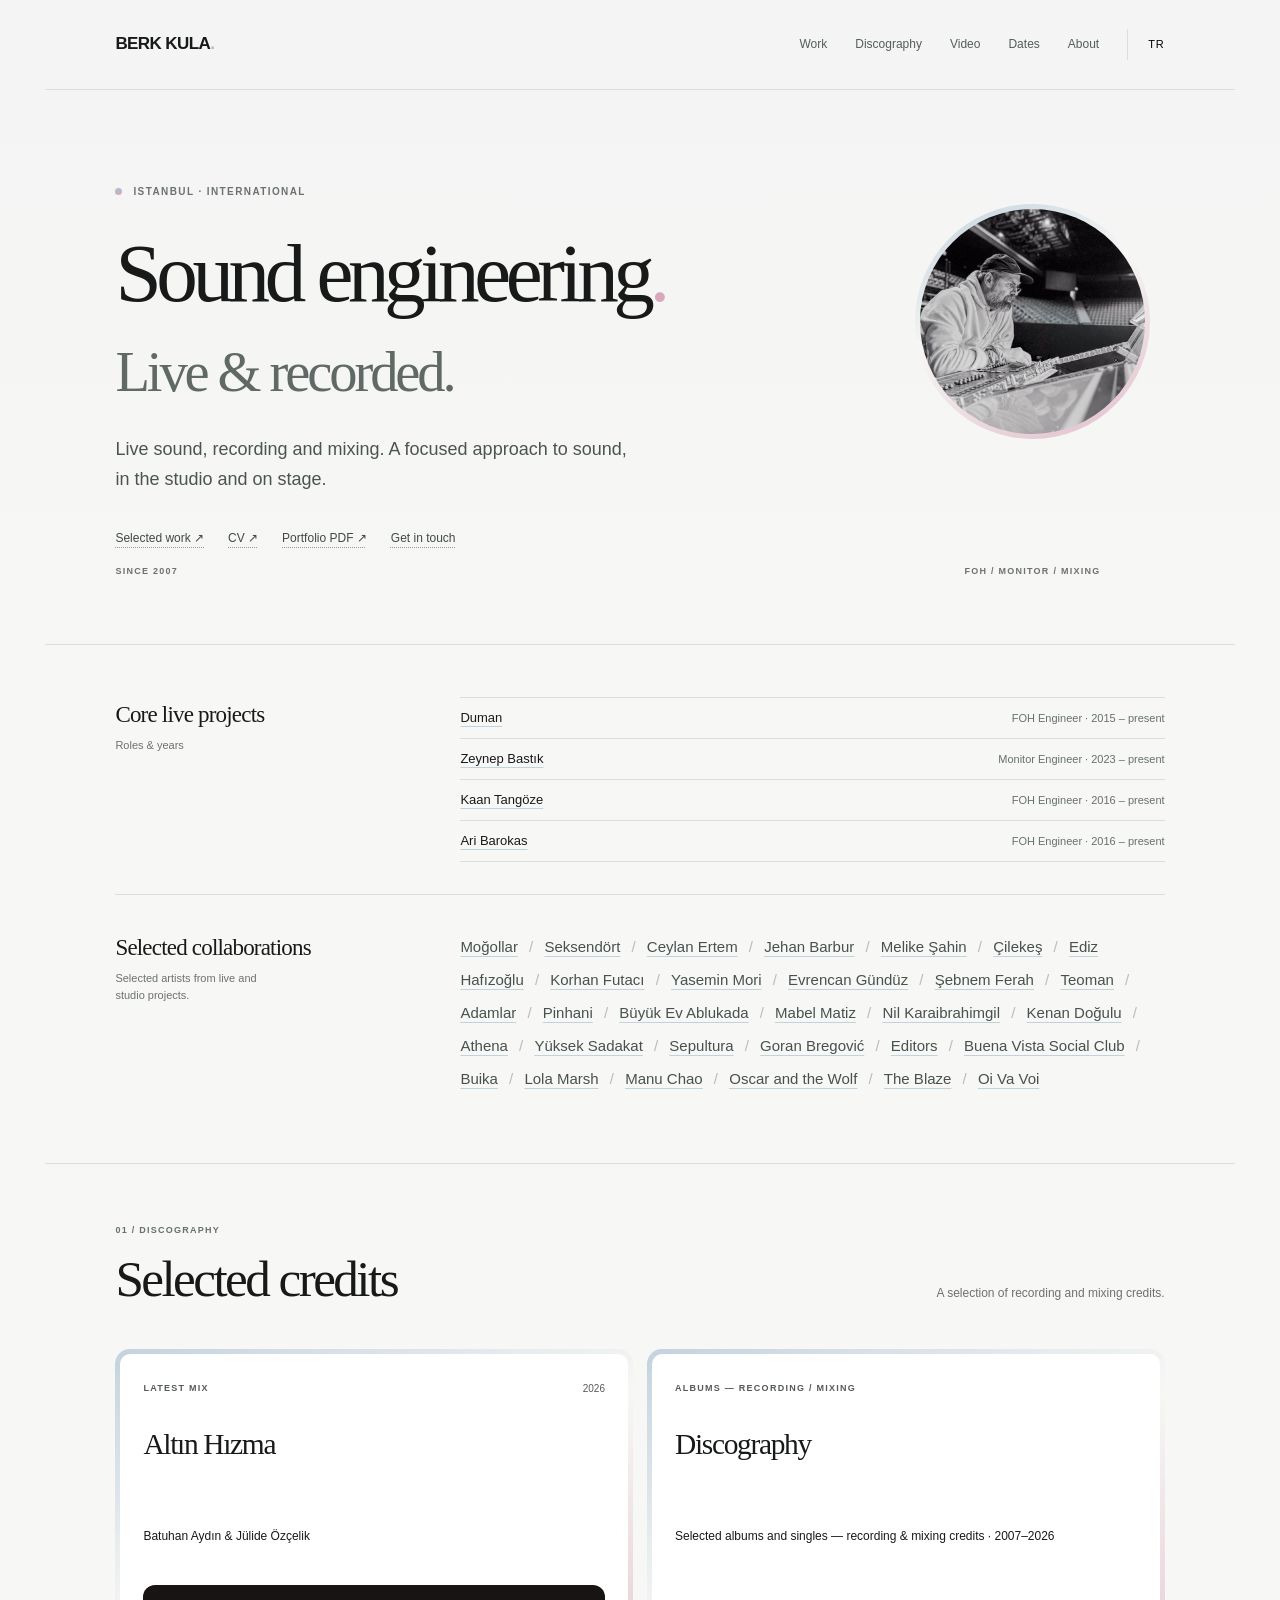
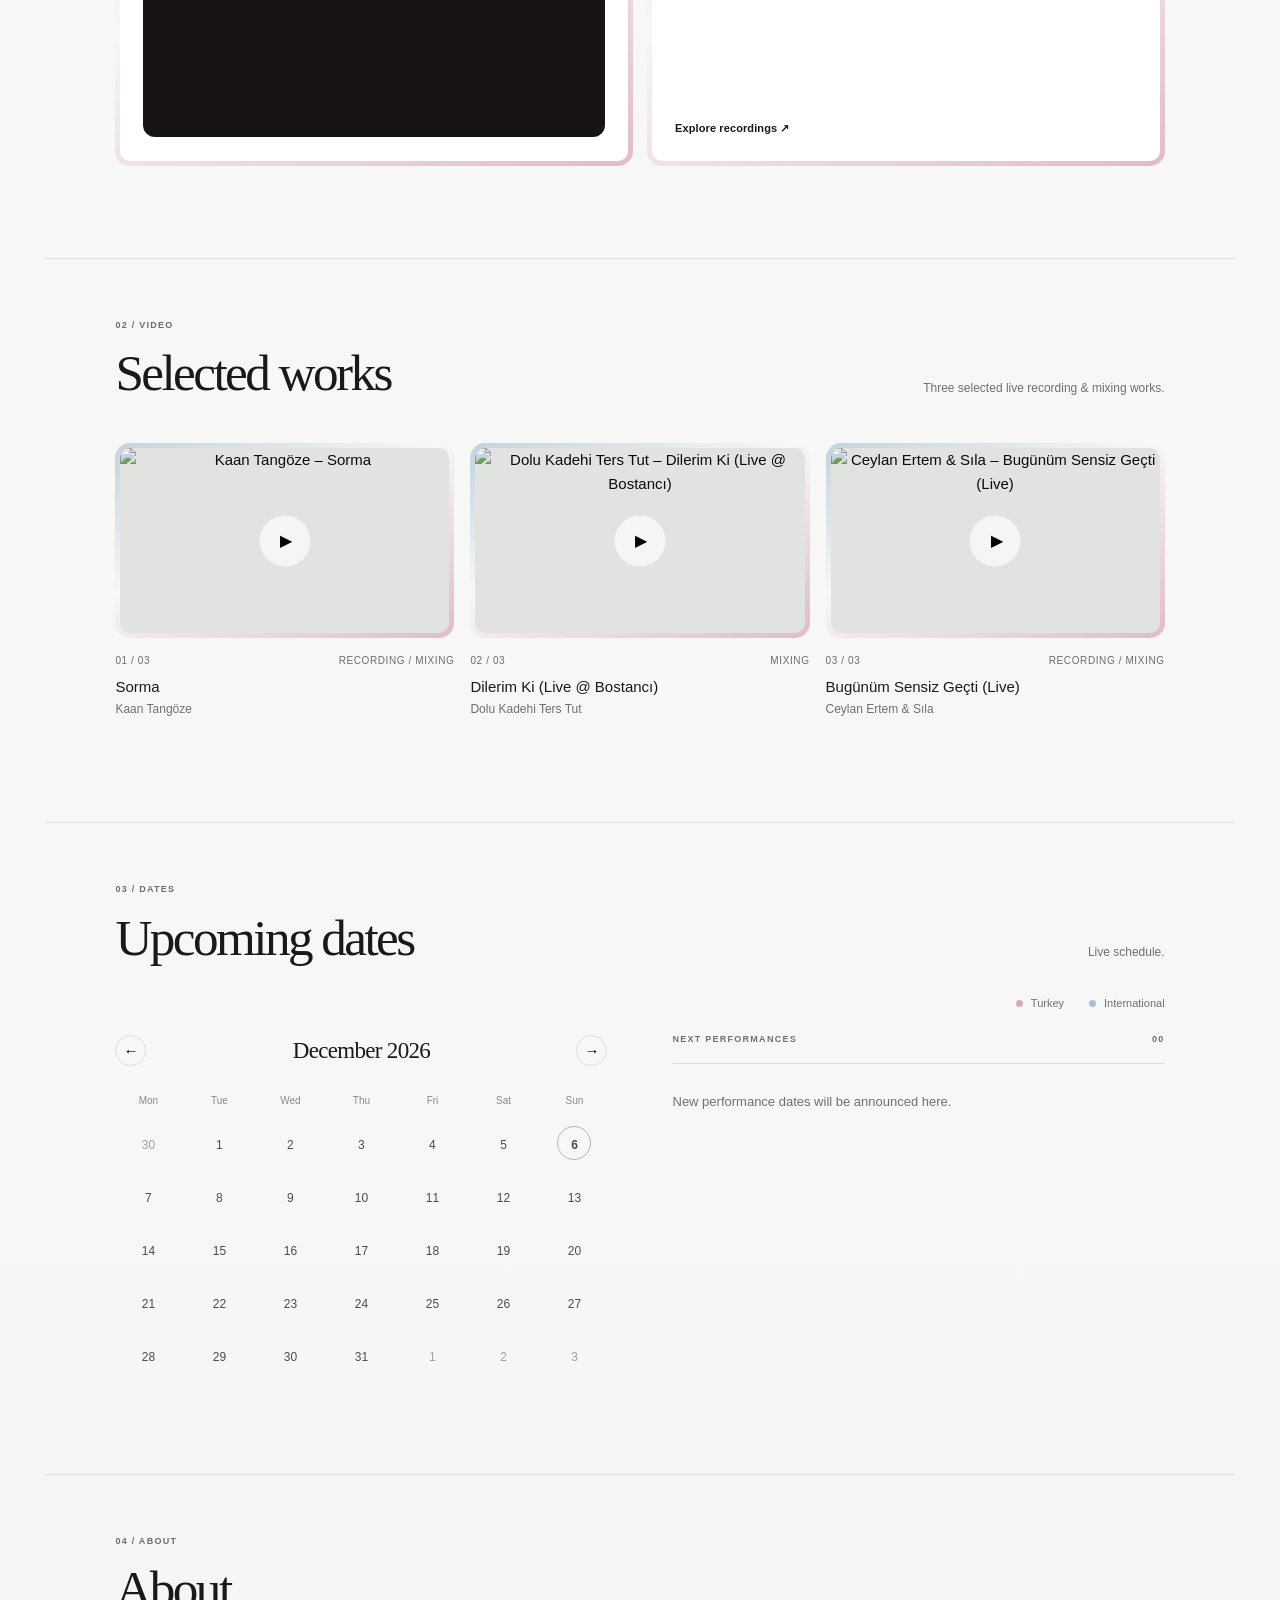
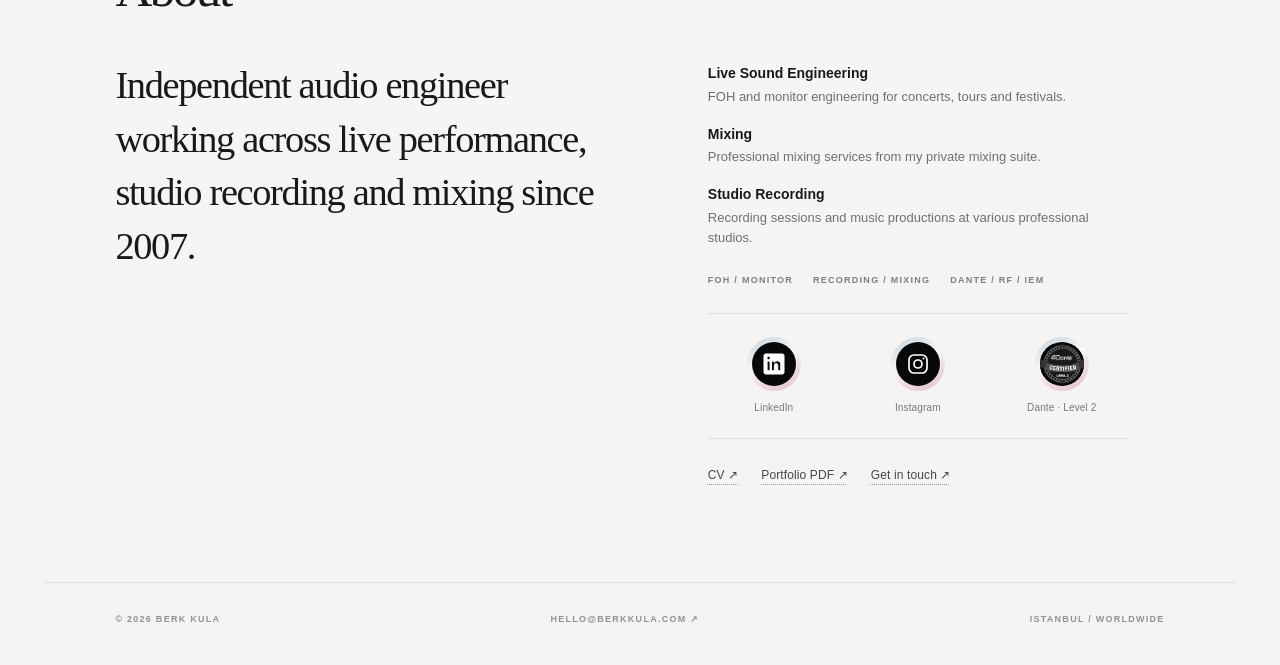
==== index.html @ 57562608 "Use approved website banner for link previews" ====
<!DOCTYPE html>
<html lang="en">
<head>
  <meta charset="UTF-8">
  <meta name="viewport" content="width=device-width, initial-scale=1">
  <meta name="theme-color" content="#f7f7f5">
  <meta name="description" content="Berk Kula is an Istanbul-based sound engineer specializing in FOH, monitor engineering, recording and mixing for concerts, tours and studio productions.">
  <meta property="og:title" content="Berk Kula | Live Sound, Recording &amp; Mixing Engineer">
  <meta property="og:description" content="Live Sound / Recording / Mixing">
  <meta property="og:type" content="website">
  <meta property="og:site_name" content="Berk Kula">
  <meta property="og:image" content="https://berkkula.com/assets/og-preview-20261013.png">
  <meta property="og:image:secure_url" content="https://berkkula.com/assets/og-preview-20261013.png">
  <meta property="og:image:type" content="image/png">
  <meta property="og:image:width" content="1200">
  <meta property="og:image:height" content="630">
  <meta property="og:image:alt" content="Berk Kula — Website. Live Sound / Recording / Mixing. berkkula.com">
  <meta name="twitter:card" content="summary_large_image">
  <meta name="twitter:image" content="https://berkkula.com/assets/og-preview-20261013.png">
  <meta property="og:url" content="https://berkkula.com/">
  <title>Berk Kula | Live Sound, Recording &amp; Mixing Engineer</title>
  <link rel="canonical" href="https://berkkula.com/">
  <script type="application/ld+json">
  {
    "@context": "https://schema.org",
    "@graph": [
      {
        "@type": "Person",
        "@id": "https://berkkula.com/#berk-kula",
        "name": "Berk Kula",
        "url": "https://berkkula.com/",
        "image": "https://berkkula.com/assets/berk-live-bw.jpg",
        "jobTitle": "Audio Engineer",
        "description": "Audio engineer specializing in live sound, FOH, monitor engineering, recording and mixing.",
        "sameAs": [
          "https://www.instagram.com/berkkula/",
          "https://www.linkedin.com/in/berk-kula-2b3764269/"
        ]
      },
      {
        "@type": "WebSite",
        "@id": "https://berkkula.com/#website",
        "url": "https://berkkula.com/",
        "name": "Berk Kula — Audio Engineer",
        "description": "Berk Kula's portfolio featuring live sound, recording and mixing credits, selected works and upcoming performances.",
        "inLanguage": [
          "en",
          "tr"
        ],
        "publisher": {
          "@id": "https://berkkula.com/#berk-kula"
        }
      }
    ]
  }
  </script>
  <link rel="icon" href="/favicon.ico?v=bk-20261011-final" sizes="any">
<link rel="icon" href="/assets/favicon.svg?v=bk-20261011-final" type="image/svg+xml">
<link rel="icon" href="/favicon-32x32.png?v=bk-20261011-final" type="image/png" sizes="32x32">
<link rel="icon" href="/favicon-16x16.png?v=bk-20261011-final" type="image/png" sizes="16x16">
<link rel="apple-touch-icon" href="/apple-touch-icon.png?v=bk-20261011-final" sizes="180x180">
  <link rel="stylesheet" href="assets/styles.css?v=20261012-home-visible-player-v46">
  <script src="assets/app.js?v=20261013-qa-schedule-v39" defer></script>
</head>
<body>
  <a class="skip" href="#main">Skip to content</a>
  <header class="header shell">
    <a class="logo" href="#top" aria-label="Berk Kula — home">BERK KULA<span class="logo-dot">.</span></a>
    <nav class="nav" aria-label="Primary navigation">
      <a href="#work" data-i18n="navWork">Work</a>
      <a href="recordings.html" data-i18n="navDiscography">Discography</a>
      <a href="#videos" data-i18n="navVideos">Video</a>
      <a href="#dates" data-i18n="navDates">Dates</a>
      <a href="#about" data-i18n="navAbout">About</a>
    </nav>
    <button type="button" id="lang-switch" class="lang-switch" aria-label="TR — Switch to Turkish">TR</button>
  </header>

  <main id="main">
    <section class="intro shell" id="top" aria-labelledby="intro-title">
      <div class="intro-layout">
        <div class="intro-copy">
          <div class="eyebrow"><span class="status-mark" aria-hidden="true"></span><span data-i18n="introLabel">ISTANBUL · INTERNATIONAL</span></div>
          <h1 id="intro-title">Sound engineering<span class="period">.</span><br><span class="hero-subline">Live &amp; recorded.</span></h1>
          <p class="lede" data-i18n="introText">Live sound, recording and mixing. A focused approach to sound, in the studio and on stage.</p>
          <div class="intro-links">
            <a href="#work" class="text-link" data-i18n="seeWork">Selected work <span aria-hidden="true">↗</span></a>
            <a href="docs/Berk%20Kula%20%20CV.pdf" download="Berk Kula CV.pdf" class="subtle-link" data-i18n="cvLink">CV</a>
            <a href="docs/Berk%20Kula%20%20Portfolio.pdf" download="Berk Kula Portfolio.pdf" class="subtle-link" data-i18n="portfolioLink">Portfolio PDF</a>
            <a href="mailto:hello@berkkula.com" class="subtle-link" data-i18n="contact">Get in touch</a>
          </div>
        </div>
        <aside class="intro-aside" aria-label="Berk Kula live sound photo">
          <figure class="portrait-figure">
            <div class="portrait-card">
              <img src="assets/berk-live-bw.jpg?v=20261010-swapped-v2" alt="Berk Kula at the mixing desk during a live sound rehearsal" width="678" height="1208" fetchpriority="high">
            </div>
          </figure>
        </aside>
        <div class="intro-foot"><span>SINCE 2007</span><span class="hero-roles">FOH / MONITOR / MIXING</span></div>
      </div>
    </section>

    <section class="section shell artist-credits" aria-label="Live projects and collaborations">
      <div class="credits">
        <div class="credits-label"><h3 aria-level="2" data-i18n="ongoingTitle">Core live projects</h3><p data-i18n="rolesLabel">Roles &amp; years</p></div>
        <!-- static:projects:start --><div class="credit-list" id="core-projects"><div class="credit-row"><strong><a class="artist-spotify" href="https://open.spotify.com/artist/6RTC1abMgBC7Krg6qJQHJh" target="_blank" rel="noopener noreferrer" title="Spotify — Duman">Duman</a></strong><span>FOH Engineer · 2015 – present</span></div><div class="credit-row"><strong><a class="artist-spotify" href="https://open.spotify.com/artist/1mpOD8ZwHnbsryIuXWq0R1" target="_blank" rel="noopener noreferrer" title="Spotify — Zeynep Bastık">Zeynep Bastık</a></strong><span>Monitor Engineer · 2023 – present</span></div><div class="credit-row"><strong><a class="artist-spotify" href="https://open.spotify.com/artist/29TtKR0RUKu66QjYwtycd9" target="_blank" rel="noopener noreferrer" title="Spotify — Kaan Tangöze">Kaan Tangöze</a></strong><span>FOH Engineer · 2016 – present</span></div><div class="credit-row"><strong><a class="artist-spotify" href="https://open.spotify.com/artist/2tk4lPBD4i3STz8VYPaF9P" target="_blank" rel="noopener noreferrer" title="Spotify — Ari Barokas">Ari Barokas</a></strong><span>FOH Engineer · 2016 – present</span></div></div><!-- static:projects:end -->
      </div>
      <div class="credits credits-lower">
        <div class="credits-label"><h3 aria-level="2" data-i18n="collabsTitle">Selected collaborations</h3><p data-i18n="collabsIntro">Selected artists from live and studio projects.</p></div>
        <!-- static:collaborations:start --><p class="name-cloud" id="collab-list"><span><a class="artist-spotify" href="https://open.spotify.com/artist/5dMPhj9s9v91MpdGNpInLy" target="_blank" rel="noopener noreferrer" title="Spotify — Moğollar">Moğollar</a></span><span><a class="artist-spotify" href="https://open.spotify.com/artist/7IgzsWd4tWIn70uh6dAq8d" target="_blank" rel="noopener noreferrer" title="Spotify — Seksendört">Seksendört</a></span><span><a class="artist-spotify" href="https://open.spotify.com/artist/2crPPfVdmrxn5yUHLQVqOI" target="_blank" rel="noopener noreferrer" title="Spotify — Ceylan Ertem">Ceylan Ertem</a></span><span><a class="artist-spotify" href="https://open.spotify.com/artist/6PNzOVat5l7NQQC4lqY2Fo" target="_blank" rel="noopener noreferrer" title="Spotify — Jehan Barbur">Jehan Barbur</a></span><span><a class="artist-spotify" href="https://open.spotify.com/artist/16GyR4WfCnIT2XST4ZLl2B" target="_blank" rel="noopener noreferrer" title="Spotify — Melike Şahin">Melike Şahin</a></span><span><a class="artist-spotify" href="https://open.spotify.com/artist/3iLM9tkogCRKgRYYbt8tvN" target="_blank" rel="noopener noreferrer" title="Spotify — Çilekeş">Çilekeş</a></span><span><a class="artist-spotify" href="https://open.spotify.com/artist/3182zWlqIzDv2egT3l09W3" target="_blank" rel="noopener noreferrer" title="Spotify — Ediz Hafızoğlu">Ediz Hafızoğlu</a></span><span><a class="artist-spotify" href="https://open.spotify.com/artist/2tBgIQOSxuDL1GCB6Q7r6t" target="_blank" rel="noopener noreferrer" title="Spotify — Korhan Futacı">Korhan Futacı</a></span><span><a class="artist-spotify" href="https://open.spotify.com/artist/1PaWbLip9XRxkmxmkzee1p" target="_blank" rel="noopener noreferrer" title="Spotify — Yasemin Mori">Yasemin Mori</a></span><span><a class="artist-spotify" href="https://open.spotify.com/artist/6rxgxAlUPT4sDElRZeVec6" target="_blank" rel="noopener noreferrer" title="Spotify — Evrencan Gündüz">Evrencan Gündüz</a></span><span><a class="artist-spotify" href="https://open.spotify.com/artist/74xBVPWYoSf5pvo5IkePRO" target="_blank" rel="noopener noreferrer" title="Spotify — Şebnem Ferah">Şebnem Ferah</a></span><span><a class="artist-spotify" href="https://open.spotify.com/artist/40KlwpvpKEQtZTJgbml8lT" target="_blank" rel="noopener noreferrer" title="Spotify — Teoman">Teoman</a></span><span><a class="artist-spotify" href="https://open.spotify.com/artist/1g4J8P1JWwanNyyXckRX5W" target="_blank" rel="noopener noreferrer" title="Spotify — Adamlar">Adamlar</a></span><span><a class="artist-spotify" href="https://open.spotify.com/artist/4Bdqzh78prwuqwInMb555P" target="_blank" rel="noopener noreferrer" title="Spotify — Pinhani">Pinhani</a></span><span><a class="artist-spotify" href="https://open.spotify.com/artist/7pUjWNH0hKYpRzWDdNLzAi" target="_blank" rel="noopener noreferrer" title="Spotify — Büyük Ev Ablukada">Büyük Ev Ablukada</a></span><span><a class="artist-spotify" href="https://open.spotify.com/artist/1dpqJqIuNqideTvmxBsSku" target="_blank" rel="noopener noreferrer" title="Spotify — Mabel Matiz">Mabel Matiz</a></span><span><a class="artist-spotify" href="https://open.spotify.com/artist/1PpRPZXSS5ka7m5NW2TO7q" target="_blank" rel="noopener noreferrer" title="Spotify — Nil Karaibrahimgil">Nil Karaibrahimgil</a></span><span><a class="artist-spotify" href="https://open.spotify.com/artist/2RQ8NtUmg5y6tfbvCwX8jI" target="_blank" rel="noopener noreferrer" title="Spotify — Kenan Doğulu">Kenan Doğulu</a></span><span><a class="artist-spotify" href="https://open.spotify.com/artist/1Hy8tdpH9ygqoohumHZqVl" target="_blank" rel="noopener noreferrer" title="Spotify — Athena">Athena</a></span><span><a class="artist-spotify" href="https://open.spotify.com/artist/3SrFQDUN5DXQDZc3kygriW" target="_blank" rel="noopener noreferrer" title="Spotify — Yüksek Sadakat">Yüksek Sadakat</a></span><span><a class="artist-spotify" href="https://open.spotify.com/artist/6JW8wliOEwaDZ231ZY7cf4" target="_blank" rel="noopener noreferrer" title="Spotify — Sepultura">Sepultura</a></span><span><a class="artist-spotify" href="https://open.spotify.com/artist/491v9k5NTGBGanwqPNSkuS" target="_blank" rel="noopener noreferrer" title="Spotify — Goran Bregović">Goran Bregović</a></span><span><a class="artist-spotify" href="https://open.spotify.com/artist/6e9wIFWhBPHLE9bXK8gtBI" target="_blank" rel="noopener noreferrer" title="Spotify — Editors">Editors</a></span><span><a class="artist-spotify" href="https://open.spotify.com/artist/11kBu957KTYoAltZHDm8gW" target="_blank" rel="noopener noreferrer" title="Spotify — Buena Vista Social Club">Buena Vista Social Club</a></span><span><a class="artist-spotify" href="https://open.spotify.com/artist/1gbXoccc8bjK8eUh92mILy" target="_blank" rel="noopener noreferrer" title="Spotify — Buika">Buika</a></span><span><a class="artist-spotify" href="https://open.spotify.com/artist/56UIK6wmbbxuQ6VA20vrWD" target="_blank" rel="noopener noreferrer" title="Spotify — Lola Marsh">Lola Marsh</a></span><span><a class="artist-spotify" href="https://open.spotify.com/artist/6wH6iStAh4KIaWfuhf0NYM" target="_blank" rel="noopener noreferrer" title="Spotify — Manu Chao">Manu Chao</a></span><span><a class="artist-spotify" href="https://open.spotify.com/artist/0dLWSYE7my9AbpQYNJ0ABV" target="_blank" rel="noopener noreferrer" title="Spotify — Oscar and the Wolf">Oscar and the Wolf</a></span><span><a class="artist-spotify" href="https://open.spotify.com/artist/1Dt1UKLtrJIW1xxRBejjos" target="_blank" rel="noopener noreferrer" title="Spotify — The Blaze">The Blaze</a></span><span><a class="artist-spotify" href="https://open.spotify.com/artist/1AzrlUnOS6dhH0iMV86ctS" target="_blank" rel="noopener noreferrer" title="Spotify — Oi Va Voi">Oi Va Voi</a></span></p><!-- static:collaborations:end -->
      </div>
    </section>

    <section class="section shell" id="work" aria-labelledby="work-title">
      <div class="section-head">
        <div><span class="index">01 / DISCOGRAPHY</span><h2 id="work-title" data-i18n="selectedWork">Selected credits</h2></div>
        <p class="section-description" data-i18n="selectedIntro">A selection of recording and mixing credits.</p>
      </div>
      <div class="featured-grid">
        <article class="featured-feature">
          <div class="feature-topline"><span class="tiny-label" data-i18n="latestMix">LATEST MIX</span><span id="latest-mix-date" class="feature-date"></span></div>
          <h3 id="latest-mix-title">Altın Hızma</h3>
          <p id="latest-mix-artist">Batuhan Aydın &amp; Jülide Özçelik</p>
          <div class="latest-mix-player">
            <iframe id="latest-mix-frame" class="latest-mix-frame" src="https://open.spotify.com/embed/track/6IXet4bhMDqmcWUEo53ABP?utm_source=generator&amp;theme=0" title="Spotify — Batuhan Aydın &amp; Jülide Özçelik — Altın Hızma" width="100%" height="152" loading="lazy" allow="autoplay; clipboard-write; encrypted-media; fullscreen; picture-in-picture" allowfullscreen></iframe>
          </div>
        </article>
        <article class="featured-secondary tint-blue">
          <div class="feature-topline"><span class="tiny-label" data-i18n="albumCredit">ALBUMS — RECORDING / MIXING</span></div>
          <h3 data-i18n="discographyCardTitle">Discography</h3>
          <p data-i18n="discographyCardBody">Selected albums and singles — recording &amp; mixing credits · 2007–2026</p>
          <a href="recordings.html" class="arrow-link" data-i18n="albumLink">Explore recordings ↗</a>
        </article>
      </div>
    </section>

    <section class="section shell" id="videos" aria-labelledby="videos-title">
      <div class="section-head">
        <div><span class="index">02 / VIDEO</span><h2 id="videos-title" data-i18n="videosTitle">Selected works</h2></div>
        <p class="section-description" data-i18n="videosIntro">Three selected live recording &amp; mixing works. Videos open on YouTube.</p>
      </div>
      <div id="video-grid" class="video-grid"></div>
    </section>

    <section class="section shell" id="dates" aria-labelledby="dates-title">
      <div class="section-head">
        <div><span class="index">03 / DATES</span><h2 id="dates-title" data-i18n="datesTitle">Upcoming dates</h2></div>
        <p class="section-description" data-i18n="datesIntro">Live schedule.</p>
      </div>
      <div class="calendar-legend"><span><i class="key-dot key-tr"></i><span data-i18n="turkey">Turkey</span></span><span><i class="key-dot key-int"></i><span data-i18n="international">International</span></span></div>
      <div class="calendar-layout">
        <div class="calendar" aria-label="Concert calendar"><div class="calendar-top"><button type="button" id="month-prev" aria-label="Previous month">←</button><h3 id="calendar-month" aria-live="polite"></h3><button type="button" id="month-next" aria-label="Next month">→</button></div><div class="weekdays" id="weekdays"></div><div class="calendar-days" id="calendar-days"></div></div>
        <div class="dates-list"><div class="dates-list-title"><span data-i18n="scheduledShows">NEXT PERFORMANCES</span><span id="shows-count">00</span></div><div id="upcoming-shows" aria-live="polite"></div></div>
      </div>
    </section>

    <section class="section shell about" id="about" aria-labelledby="about-title">
      <div class="section-head"><div><span class="index">04 / ABOUT</span><h2 id="about-title" data-i18n="aboutTitle">About</h2></div></div>
      <div class="about-grid">
        <div class="about-intro">
          <p class="about-lead" data-i18n="aboutLead">Independent audio engineer working across live performance, studio recording and mixing since 2007.</p>
        </div>
        <div class="about-details">
          <div class="about-services">
            <p><strong data-i18n="aboutLiveTitle">Live Sound Engineering</strong><span data-i18n="aboutLiveText">FOH and monitor engineering for concerts, tours and festivals.</span></p>
            <p><strong data-i18n="aboutMixTitle">Mixing</strong><span data-i18n="aboutMixText">Professional mixing services from my private mixing suite.</span></p>
            <p><strong data-i18n="aboutStudioTitle">Studio Recording</strong><span data-i18n="aboutStudioText">Recording sessions and music productions at various professional studios.</span></p>
          </div>
          <div class="specialties"><span>FOH / MONITOR</span><span>RECORDING / MIXING</span><span>DANTE / RF / IEM</span></div>
          <div class="profile-links" aria-label="Professional links and certification">
            <a class="profile-item" href="https://www.linkedin.com/in/berk-kula-2b3764269/" target="_blank" rel="noopener noreferrer" aria-label="Berk Kula on LinkedIn" title="LinkedIn">
              <span class="profile-icon" aria-hidden="true"><svg viewBox="0 0 24 24" width="24" height="24" fill="currentColor"><path d="M20.447 2H3.553C2.695 2 2 2.677 2 3.514v16.972C2 21.323 2.695 22 3.553 22h16.894c.858 0 1.553-.677 1.553-1.514V3.514C22 2.677 21.305 2 20.447 2ZM8.06 18.743H5.077V9.1H8.06v9.643ZM6.568 7.783a1.728 1.728 0 1 1 0-3.456 1.728 1.728 0 0 1 0 3.456Zm12.175 10.96h-2.98v-4.69c0-1.118-.02-2.56-1.56-2.56-1.562 0-1.8 1.22-1.8 2.48v4.77H9.426V9.1h2.86v1.317h.04c.398-.754 1.37-1.55 2.82-1.55 3.016 0 3.597 1.984 3.597 4.563v5.313Z"/></svg></span>
              <span class="profile-label">LinkedIn</span>
            </a>
            <a class="profile-item" href="https://www.instagram.com/berkkula/" target="_blank" rel="noopener noreferrer" aria-label="Berk Kula on Instagram" title="Instagram">
              <span class="profile-icon" aria-hidden="true"><svg viewBox="0 0 24 24" width="24" height="24" fill="none" stroke="currentColor" stroke-width="1.7" stroke-linecap="round" stroke-linejoin="round"><rect x="3" y="3" width="18" height="18" rx="5"/><circle cx="12" cy="12" r="4"/><circle cx="17.5" cy="6.5" r="1" fill="currentColor" stroke="none"/></svg></span>
              <span class="profile-label">Instagram</span>
            </a>
            <span class="profile-item profile-credential" aria-label="Dante Certified Level 2" title="Dante Certified Level 2">
              <span class="profile-icon profile-dante"><img src="assets/dante-certified-level2.webp" alt="Dante Certified Level 2 badge" width="136" height="107" loading="lazy"></span>
              <span class="profile-label">Dante · Level 2</span>
            </span>
          </div>
          <div class="doc-row">
            <a href="docs/Berk%20Kula%20%20CV.pdf" download="Berk Kula CV.pdf" class="arrow-link" data-i18n="cvLink">CV ↗</a>
            <a href="docs/Berk%20Kula%20%20Portfolio.pdf" download="Berk Kula Portfolio.pdf" class="arrow-link" data-i18n="portfolioLink">Portfolio PDF ↗</a>
            <a href="mailto:hello@berkkula.com" class="arrow-link" data-i18n="writeMe">Get in touch ↗</a>
          </div>
        </div>
      </div>
    </section>
  </main>
  <footer class="footer shell"><span>© <span id="year"></span> BERK KULA</span><a href="mailto:hello@berkkula.com">HELLO@BERKKULA.COM ↗</a><span>ISTANBUL / WORLDWIDE</span></footer>
</body>
</html>
---- assets/styles.css ----
:root{--bg:#f7f7f5;--bg-soft:#f2f2ef;--ink:#181a1a;--muted:#6c7270;--stroke:#dddeda;--blue:#a8bfd1;--blue-soft:rgba(168,191,209,.22);--pink:#d9a8bc;--pink-soft:rgba(217,168,188,.20);--serif:Georgia,"Times New Roman",serif;--sans:Inter,"Helvetica Neue",Arial,sans-serif}
*{box-sizing:border-box}html{scroll-behavior:smooth}body{margin:0;background:linear-gradient(180deg,rgba(168,191,209,.05),transparent 17%),linear-gradient(180deg,transparent 0,transparent 70%,rgba(217,168,188,.05) 100%),var(--bg);color:var(--ink);font-family:var(--sans);font-size:15px;line-height:1.55;-webkit-font-smoothing:antialiased}a{color:inherit;text-decoration:none}button{font:inherit}a:focus-visible,button:focus-visible{outline:2px solid #537a96;outline-offset:4px}.shell{max-width:1190px;margin:auto;padding-inline:clamp(24px,5.5vw,82px)}.skip{position:absolute;left:-9999px;top:0;padding:10px;background:white;z-index:20}.skip:focus{left:12px}.header{height:90px;display:flex;align-items:center;justify-content:space-between;border-bottom:1px solid var(--stroke)}.logo{font-size:17px;font-weight:750;letter-spacing:-.035em;white-space:nowrap}.logo-dot,.period{color:var(--pink)}.nav{margin-left:auto;display:flex;gap:28px;color:#555d5a;font-size:12px}.nav a:hover,.arrow-link:hover,.subtle-link:hover,.text-link:hover{text-decoration:underline;text-underline-offset:4px}.lang-switch{border:0;border-left:1px solid var(--stroke);margin-left:28px;padding:7px 0 7px 20px;background:none;font-size:11px;letter-spacing:.08em;cursor:pointer}.intro{padding-top:108px;padding-bottom:60px;min-height:540px}.intro-layout{display:grid;grid-template-columns:minmax(0,1.2fr) minmax(280px,.72fr);gap:42px;align-items:start}.eyebrow,.index,.tiny-label,.intro-foot,.dates-list-title,.specialties,.footer{font-size:10px;letter-spacing:.14em;font-weight:650}.eyebrow{display:flex;gap:11px;align-items:center;color:var(--muted)}.status-mark{width:7px;height:7px;border-radius:50%;background:linear-gradient(135deg,var(--blue),var(--pink))}h1,h2,h3,p{margin-top:0}h1{max-width:850px;margin:28px 0 25px;font-family:var(--serif);font-size:clamp(54px,7vw,104px);line-height:1.04;font-weight:400;letter-spacing:-.065em}.lede{font-size:18px;max-width:525px;color:#4b5452;font-weight:350;line-height:1.68}.intro-links{display:flex;gap:24px;align-items:center;flex-wrap:wrap;margin-top:35px;font-size:12px}.text-link{font-weight:700;border-bottom:1px solid currentColor;padding-bottom:7px}.subtle-link{color:var(--muted)}.intro-foot{display:flex;justify-content:space-between;margin-top:96px;color:#6c7270;font-size:9px}.intro-aside{padding-top:8px}.portrait-card{position:relative;min-height:430px;border:1px solid var(--stroke);background:linear-gradient(155deg,rgba(255,255,255,.55),rgba(255,255,255,.15)),linear-gradient(135deg,var(--pink-soft),transparent 38%,var(--blue-soft));overflow:hidden}.portrait-card img{position:absolute;inset:0;width:100%;height:100%;object-fit:cover;display:none}.portrait-card.has-photo img{display:block}.portrait-fallback{position:absolute;inset:auto 26px 26px 26px;background:rgba(247,247,245,.88);backdrop-filter:blur(6px);padding:20px 20px 18px;border:1px solid rgba(24,26,26,.06)}.portrait-tag{display:inline-block;margin-bottom:11px;font-size:10px;letter-spacing:.14em;color:#707775}.portrait-fallback strong{display:block;font-family:var(--serif);font-size:32px;letter-spacing:-.04em;font-weight:400;margin-bottom:8px}.portrait-fallback p{margin:0;color:#59615e;font-size:13px;line-height:1.7}.section{border-top:1px solid var(--stroke);padding-top:52px;padding-bottom:92px;scroll-margin-top:25px}.section-head{display:flex;align-items:flex-end;justify-content:space-between;gap:40px;margin-bottom:40px}.index{color:#66716d;font-size:9px}.section h2{font-family:var(--serif);font-size:clamp(39px,4vw,61px);font-weight:400;letter-spacing:-.05em;line-height:1.15;margin:10px 0 0}.section-description{max-width:300px;color:var(--muted);font-size:12px;margin:0 0 6px}.featured-grid{display:grid;grid-template-columns:1.3fr 1fr 1fr;gap:12px}.featured-grid article,.mixes-main,.mix-note{min-height:238px;background:#f0f0ed;padding:25px 26px;display:flex;flex-direction:column;align-items:flex-start;border:1px solid rgba(24,26,26,.03)}.featured-feature{background:#eceeec!important}.tint-blue{background:linear-gradient(180deg,var(--blue-soft),rgba(240,240,237,.85))!important}.tint-pink{background:linear-gradient(180deg,var(--pink-soft),rgba(240,240,237,.85))!important}.tiny-label{color:#818886;font-size:9px}.featured-feature .tiny-label,.mixes-main .tiny-label{color:#688da4}.feature-date{color:var(--muted);font-size:10px;margin-top:10px}.featured-grid h3,.mixes-main h3{font-family:var(--serif);font-weight:400;letter-spacing:-.045em;font-size:clamp(24px,2.3vw,34px);line-height:1.17;margin:23px 0 9px}.featured-grid p,.mixes-main>p{font-size:12px;color:var(--muted);margin:0 0 22px}.arrow-link{margin-top:auto;font-size:11px;font-weight:700;letter-spacing:.01em}.credits{display:grid;grid-template-columns:1fr 2.25fr;gap:32px;padding-top:48px;margin-top:25px}.credits-lower{border-top:1px solid var(--stroke);margin-top:32px;padding-top:35px}.credits-label h3{font-family:var(--serif);font-weight:400;font-size:23px;letter-spacing:-.035em;margin-bottom:4px}.credits-label p{font-size:11px;color:var(--muted);max-width:170px}.credit-row{display:grid;grid-template-columns:1fr 1fr;gap:12px;align-items:baseline;padding:10px 0;border-bottom:1px solid var(--stroke)}.credit-row:first-child{border-top:1px solid var(--stroke)}.credit-row strong{font-weight:500;font-size:13px}.credit-row span{font-size:11px;color:#66716d;text-align:right}.name-cloud{font-size:15px;line-height:2.2;margin:0;color:#48514e}.name-cloud span:not(:last-child):after{content:" / ";color:#b8bdb9;margin:0 7px}.mixes-layout{display:grid;grid-template-columns:minmax(0,1.45fr) minmax(280px,.75fr);gap:14px;align-items:stretch}.mix-player-shell{width:100%;margin-top:12px}.audio-card{width:100%;border:1px solid var(--stroke);background:rgba(247,247,245,.84);padding:16px 16px 14px}.audio-row{display:flex;align-items:center;gap:14px}.play-audio{width:46px;height:46px;border-radius:50%;border:1px solid var(--stroke);background:white;cursor:pointer;flex:0 0 auto}.wave{display:grid;grid-template-columns:repeat(20,1fr);gap:5px;flex:1;align-items:end;height:42px}.wave i{display:block;background:linear-gradient(180deg,var(--blue),var(--pink));opacity:.55;border-radius:999px}.audio-note{margin:10px 0 0;color:var(--muted);font-size:11px}.mix-actions{display:flex;gap:18px;align-items:center;margin-top:18px;flex-wrap:wrap}.mixes-side{display:grid;gap:14px}.mix-note p{font-size:13px;line-height:1.7;color:#5e6663;margin:18px 0 0}.video-grid{display:grid;grid-template-columns:repeat(3,minmax(0,1fr));gap:16px}.video-card{min-width:0}.video-thumb{display:block;position:relative;width:100%;aspect-ratio:16/9;border:0;padding:0;background:#e1e3e0;cursor:pointer;overflow:hidden}.video-thumb img{width:100%;height:100%;object-fit:cover;filter:saturate(.7) contrast(.92);transition:transform .25s;display:block}.video-thumb:hover img{transform:scale(1.025)}.play{position:absolute;top:50%;left:50%;transform:translate(-50%,-50%);display:grid;place-items:center;width:51px;height:51px;border-radius:100%;background:rgba(247,247,245,.93);font-size:16px;padding-left:3px}.video-meta{display:flex;justify-content:space-between;color:#66716d;font-size:10px;letter-spacing:.06em;margin:15px 0 7px}.video-card h3{font-weight:500;font-size:15px;line-height:1.4;margin:0 0 3px}.video-card p{font-size:12px;color:var(--muted)}.video-card a:hover{text-decoration:underline;text-underline-offset:3px}.calendar-legend{display:flex;gap:25px;justify-content:flex-end;margin:-13px 0 21px;font-size:11px;color:var(--muted)}.calendar-legend>span{display:inline-flex;gap:8px;align-items:center}.key-dot{width:7px;height:7px;display:inline-block;border-radius:50%}.key-tr{background:var(--pink)}.key-int{background:var(--blue)}.calendar-layout{display:grid;grid-template-columns:1fr 1fr;gap:65px}.calendar{max-width:520px}.calendar-top{display:flex;align-items:center;justify-content:space-between;margin-bottom:25px}.calendar-top h3{font-family:var(--serif);font-weight:400;font-size:23px;letter-spacing:-.03em;margin:0}.calendar-top button{border:1px solid var(--stroke);width:31px;height:31px;border-radius:50%;background:transparent;cursor:pointer}.calendar-top button:hover{background:#eaebe8}.weekdays,.calendar-days{display:grid;grid-template-columns:repeat(7,minmax(0,1fr));gap:5px;text-align:center}.weekdays{font-size:10px;color:#868e89;margin-bottom:13px}.calendar-cell{height:48px;display:flex;align-items:center;flex-direction:column;justify-content:center;position:relative;font-size:12px;color:#9ca29e}.calendar-cell.in-month{color:#474f4b}.calendar-cell.today{font-weight:750}.calendar-cell.today:before{content:"";position:absolute;width:32px;height:32px;border:1px solid #aebbb3;border-radius:50%;z-index:-1;top:4px}.day-marks{display:flex;gap:3px;height:5px;position:absolute;bottom:6px}.day-marks i{width:5px;height:5px;border-radius:50%;background:var(--pink)}.day-marks i.international{background:var(--blue)}.dates-list-title{display:flex;justify-content:space-between;padding-bottom:16px;border-bottom:1px solid var(--stroke);color:var(--muted);font-size:9px}.date-item{display:grid;grid-template-columns:61px 1fr auto;gap:15px;align-items:baseline;border-bottom:1px solid var(--stroke);padding:17px 0}.date-item time{font-size:13px;white-space:nowrap}.date-item strong{display:block;font-weight:550;font-size:13px}.date-item .place{display:block;color:var(--muted);font-size:11px;padding-top:3px}.date-item .city{font-weight:600;color:#49514e}.date-item .role{font-size:10px;white-space:nowrap;color:var(--muted)}.date-item .place:before{content:"";width:5px;height:5px;display:inline-block;border-radius:50%;background:var(--pink);margin-right:7px;vertical-align:2px}.date-item.abroad .place:before{background:var(--blue)}.empty-dates{color:var(--muted);font-size:13px;padding-top:27px;line-height:1.7}.about-grid{display:grid;grid-template-columns:1.1fr 1fr;gap:90px}.about-lead{font-family:var(--serif);font-size:clamp(24px,3vw,39px);line-height:1.4;letter-spacing:-.035em;max-width:570px}.about-details{max-width:420px;color:var(--muted);font-size:13px;line-height:1.9}.about-details .specialties{display:flex;flex-wrap:wrap;gap:11px 20px;color:#79817d;font-size:9px;margin:24px 0 24px}.doc-row{display:flex;gap:18px;flex-wrap:wrap;margin-bottom:24px}.about-details .arrow-link{color:var(--ink)}.footer{border-top:1px solid var(--stroke);display:flex;gap:20px;justify-content:space-between;padding-top:30px;padding-bottom:38px;color:#8e9590;font-size:9px}.footer a:hover{color:var(--ink)}@media(max-width:980px){.intro-layout,.mixes-layout,.about-grid,.calendar-layout{grid-template-columns:1fr}.intro{padding-top:96px}.intro-foot{margin-top:60px}.portrait-card{min-height:320px;max-width:540px}.featured-grid{grid-template-columns:1fr 1fr}.featured-feature{grid-column:span 2}.calendar-layout{gap:30px}.about-grid{gap:35px}}@media(max-width:760px){.nav{gap:18px;font-size:11px}.lang-switch{margin-left:18px;padding-left:14px}.video-grid{grid-template-columns:1fr}.credits{grid-template-columns:1fr}.credit-row{grid-template-columns:1fr}.credit-row span{text-align:left}.date-item{grid-template-columns:50px 1fr;gap:8px}.date-item .role{grid-column:2;margin-top:-9px}.section-head{flex-direction:column;align-items:flex-start}.section-description{max-width:unset}.featured-grid{grid-template-columns:1fr}.featured-feature{grid-column:auto}.footer{flex-direction:column;align-items:flex-start}}@media(max-width:620px){.shell{padding-inline:20px}.header{height:auto;padding-top:20px;padding-bottom:20px;gap:10px;align-items:flex-start;flex-wrap:wrap}.nav{order:3;width:100%;margin-left:0;gap:16px 18px;flex-wrap:wrap}.lang-switch{margin-left:auto;border-left:0;padding-left:0}h1{font-size:clamp(44px,18vw,68px)}.lede{font-size:16px}.intro-links{gap:16px 18px}.featured-grid article,.mixes-main,.mix-note{padding:22px}.wave{gap:4px}.calendar{max-width:100%}.calendar-cell{height:42px}.footer{padding-bottom:28px}}
/* PHOTO & SPOTIFY UPDATE — 2026-10 */
.portrait-figure,.about-photo{margin:0}
.portrait-card{border:0;min-height:0;aspect-ratio:0.91;background:#e5e6e3}
.portrait-card img{display:block;position:static;inset:auto;width:100%;height:100%;object-fit:cover;object-position:39% center}
.portrait-figure figcaption{display:flex;justify-content:space-between;gap:18px;color:#8b918d;font-size:9px;font-weight:650;letter-spacing:.13em;margin-top:14px}
.about-intro{min-width:0}
.about-photo{max-width:286px;margin-top:34px}
.about-photo img{display:block;width:100%;height:auto;aspect-ratio:4/5;object-fit:cover;object-position:center 54%;filter:grayscale(1)}
.about-details{padding-top:5px}
.mixes-main{min-height:320px}
.mix-player-shell{margin-top:8px}
.spotify-frame{display:block;border:none;width:100%;min-height:152px;border-radius:12px;background:#e5e7e5}
.spotify-caption{margin:10px 0 0;color:#7b8580;font-size:11px}
.spotify-caption a{text-decoration:underline;text-underline-offset:3px}
@media(max-width:980px){.portrait-card{aspect-ratio:1.4;max-width:540px}.portrait-card img{object-position:center 40%}.about-photo{max-width:280px}}
@media(max-width:620px){.intro{padding-top:54px}.intro-layout{gap:40px}.portrait-card{aspect-ratio:1.16}.portrait-figure figcaption{font-size:9px}.about-photo{max-width:260px}}

.spotify-preview{width:100%;min-height:152px;border-radius:11px;display:flex;align-items:center;gap:24px;justify-content:space-between;padding:25px 28px;background:linear-gradient(110deg,rgba(168,191,209,.19),rgba(247,247,245,.8) 57%,rgba(217,168,188,.15));border:1px solid rgba(24,26,26,.06)}
.spotify-preview-info{min-width:0;display:flex;flex-direction:column;gap:2px}
.spotify-brand{font-size:9px;letter-spacing:.13em;font-weight:700;color:#71838a;margin-bottom:8px}
.spotify-track{font:400 25px/1.22 var(--serif);letter-spacing:-.04em}
.spotify-artist{font-size:12px;color:var(--muted);line-height:1.6}
.spotify-load{cursor:pointer;border:1px solid #9badaf;white-space:nowrap;padding:10px 14px;border-radius:0;background:rgba(255,255,255,.62);font-size:11px;font-weight:650;color:#303b3c;transition:background .2s}
.spotify-load:hover{background:white}
@media(max-width:620px){.spotify-preview{padding:24px;flex-direction:column;align-items:flex-start;gap:18px}.spotify-load{white-space:normal}}

/* 2026-10 — restrained engineering-focused revision */
.hero-subline{color:#616967;font-size:.68em;letter-spacing:-.055em}
.intro-layout{grid-template-columns:minmax(0,1.5fr) minmax(215px,.55fr);align-items:center;gap:clamp(32px,5vw,70px)}
.intro{min-height:0;padding-top:94px;padding-bottom:65px}
.intro h1{font-size:clamp(47px,6.5vw,86px);max-width:760px;line-height:1.09}
.intro-foot{margin-top:66px}
.intro-aside{display:flex;justify-content:center;padding-top:0}
.portrait-figure{width:min(100%,235px);margin:0 auto}
.portrait-card{min-height:0;aspect-ratio:1;width:100%;border-radius:50%;padding:5px;background:linear-gradient(155deg,rgba(168,191,209,.65),rgba(247,247,245,.85) 43%,rgba(217,168,188,.75));border:0}
.portrait-card img{width:100%;height:100%;border-radius:50%;object-fit:cover;object-position:40% center}
.portrait-figure figcaption{justify-content:center;text-align:center;font-size:9px;margin-top:17px}
.portrait-figure figcaption span:last-child{display:none}
.about-photo{max-width:175px;margin-top:26px}
.about-photo img{aspect-ratio:1;border-radius:50%;width:175px;height:175px;object-fit:cover;object-position:50% 36%;border:4px solid #9fc1dd;box-shadow:0 0 0 2px rgba(113,157,190,.50)}
.featured-secondary.tint-blue{background:linear-gradient(170deg,rgba(168,191,209,.21),rgba(240,240,237,.72))!important}
.featured-secondary.tint-pink{background:linear-gradient(170deg,rgba(217,168,188,.13),rgba(240,240,237,.7))!important}
.recording-preview{margin-top:45px;padding-top:36px;border-top:1px solid var(--stroke)}
.recording-preview-head{display:flex;align-items:end;justify-content:space-between;gap:25px;margin-bottom:22px}
.recording-preview-head h3{font:400 27px/1.18 var(--serif);letter-spacing:-.04em;margin:11px 0 0}
.recording-preview-head .arrow-link{font-size:12px;white-space:nowrap;margin-bottom:6px}
.recording-list{border-top:1px solid var(--stroke)}
.recording-row{display:grid;grid-template-columns:65px minmax(0,1fr) minmax(75px,125px);gap:25px;padding:15px 8px;border-bottom:1px solid var(--stroke);align-items:baseline}
.recording-row:hover{background:rgba(168,191,209,.06)}
.recording-year{font:500 12px/1.7 var(--sans);color:#66716d;font-variant-numeric:tabular-nums}
.recording-info{display:flex;flex-direction:column;gap:3px}
.recording-info strong{font-size:13px;font-weight:550;line-height:1.6}
.recording-info span{font-size:11px;color:var(--muted)}
.recording-info a:hover{text-decoration:underline;text-underline-offset:3px}
.recording-type{font-size:10px;color:#66716d;text-align:right;letter-spacing:.025em}
@media(max-width:980px){.intro-layout{grid-template-columns:minmax(0,1.4fr) minmax(160px,.55fr);gap:25px}.intro h1{font-size:clamp(47px,6.6vw,75px)}.portrait-figure{width:190px}.portrait-card{aspect-ratio:1}.intro-foot{margin-top:54px}}
@media(max-width:650px){.intro{padding-top:63px}.intro-layout{grid-template-columns:1fr;gap:36px}.intro-aside{justify-content:flex-start}.portrait-figure{width:166px;margin:0}.portrait-figure figcaption{justify-content:flex-start;margin-left:3px}.intro h1{font-size:clamp(45px,11vw,63px);margin-bottom:21px}.intro-foot{margin-top:54px}.recording-preview-head{align-items:flex-start;flex-direction:column;gap:16px}.recording-row{grid-template-columns:44px 1fr;gap:12px;padding:13px 2px}.recording-type{grid-column:2;text-align:left;margin-top:-8px}.about-photo,.about-photo img{width:146px;height:146px}}

/* Discography page — no artwork, text-only chronological rows */
.discography-main{padding-top:60px;padding-bottom:115px}
.discography-back{display:inline-block;color:var(--muted);font-size:12px;margin-bottom:56px}
.discography-back:hover{text-decoration:underline;text-underline-offset:3px}
.discography-heading{max-width:870px}
.discography-heading h1{font-size:clamp(54px,7vw,93px);margin:18px 0 22px}
.discography-heading .lede{max-width:670px}
.discography-actions{display:flex;align-items:center;gap:32px;flex-wrap:wrap;margin:35px 0 95px;font-size:12px}
.discography-content{border-top:1px solid var(--stroke);padding-top:42px}
.discography-content h2{font:400 30px/1.2 var(--serif);margin:12px 0 0;letter-spacing:-.035em}
.discography-filter{display:flex;align-items:center;gap:9px;flex-wrap:wrap}
.discography-filter button{border:1px solid var(--stroke);background:transparent;color:var(--muted);font-size:11px;padding:9px 14px;cursor:pointer}
.discography-filter button.active{border-color:rgba(168,191,209,.85);background:rgba(168,191,209,.22);color:var(--ink)}
.discography-footnote{font-size:12px;color:var(--muted);margin-top:24px}
.discography-content .recording-row{padding:19px 8px}
@media(max-width:650px){.discography-main{padding-top:36px}.discography-heading h1{font-size:clamp(44px,11vw,62px)}.discography-actions{margin-bottom:65px}.discography-filter{margin-top:10px}}

.recording-tracks{margin-top:8px;color:#5e6764}
.recording-tracks summary{font-size:11px;cursor:pointer;width:max-content;border-bottom:1px dotted #9ea9a4}
.recording-tracks summary:hover{color:var(--ink)}
.recording-tracklist{padding-left:18px;margin:12px 0 4px;columns:2;column-gap:45px;font-size:12px;line-height:2}
.recording-tracklist li{break-inside:avoid;padding-left:3px}
@media(max-width:650px){.recording-tracklist{columns:1}}

/* Discography-only spotlight, removed from homepage in revision 5. */
.discography-spotlight{padding:38px 0 52px;border-top:1px solid var(--stroke);scroll-margin-top:32px}
.discography-section-head{display:flex;gap:32px;justify-content:space-between;align-items:end;margin:0 0 26px}
.discography-section-head h2{font:400 clamp(29px,3vw,38px)/1.15 var(--serif);letter-spacing:-.045em;margin:11px 0 0}
.discography-section-head>p{max-width:260px;font-size:12px;color:var(--muted);margin:0 0 3px}
.disco-current{display:grid;grid-template-columns:minmax(230px,.76fr) minmax(380px,1.25fr);gap:18px;align-items:stretch}
.disco-current-copy{padding:29px 30px;background:linear-gradient(145deg,rgba(168,191,209,.17),rgba(242,242,239,.66));display:flex;align-items:flex-start;flex-direction:column;min-height:208px}
.disco-current-copy h3{font:400 clamp(27px,3vw,40px)/1.15 var(--serif);letter-spacing:-.045em;margin:24px 0 7px}
.disco-current-copy p{font-size:12px;color:var(--muted);margin:0 0 20px}
.disco-player{min-width:0;display:flex;flex-direction:column;justify-content:center;gap:12px}
.disco-player .spotify-preview{min-height:208px;flex:1}
.disco-player .spotify-frame{min-height:208px;width:100%}
.disco-player .audio-card{min-height:120px;display:flex;align-items:center}
.discography-content{padding-top:38px}
@media(max-width:780px){.disco-current{grid-template-columns:1fr}.discography-section-head{align-items:flex-start;flex-direction:column;gap:13px}.disco-current-copy{min-height:165px}.disco-player .spotify-preview{min-height:155px}}
@media(max-width:650px){.discography-actions{margin-bottom:43px}.discography-spotlight{padding-top:34px;padding-bottom:48px}.disco-current-copy{padding:24px}.disco-player .spotify-preview{padding:24px}}

/* Revision 6: clearly blue portrait frame, not neutral grey. */
.about-photo img {border: 6px solid #79ade0; box-shadow: 0 0 0 5px #d8ebfa; }
.archive-counter{margin:10px 0 0;color:var(--muted);font-size:11px;letter-spacing:.02em}
/* The uploaded About photograph is already monochrome. Applying grayscale to the
   image element would desaturate the CSS border as well, turning blue into gray. */
.about-photo img {filter:none !important}

/* Portrait placement: black-and-white at top, colour in About. */
.portrait-card img { object-position: 50% 42%; }
.about-photo img { object-position: 23% 50%; }

/* Selected work: three equal cards in muted yellow, blue, pink. */
.featured-grid{grid-template-columns:repeat(3,minmax(0,1fr));grid-auto-rows:1fr}
.featured-grid>article{grid-column:auto;min-width:0;min-height:250px;height:100%}
.featured-grid>article:nth-child(1){background:#fcf8e2!important}
.featured-grid>article:nth-child(2){background:#e9f3fa!important}
.featured-grid>article:nth-child(3){background:#faeaf1!important}
.credit-row a.artist-spotify,.name-cloud a.artist-spotify{text-decoration:underline;text-underline-offset:4px;text-decoration-color:rgba(112,152,184,.40);transition:color .2s,text-decoration-color .2s}
.credit-row a.artist-spotify:hover,.name-cloud a.artist-spotify:hover{color:#426b89;text-decoration-color:#426b89}
@media(max-width:980px){.featured-grid{grid-template-columns:repeat(3,minmax(0,1fr))}.featured-grid>article{grid-column:auto}}
@media(max-width:760px){.featured-grid{grid-template-columns:1fr}.featured-grid>article{min-height:225px}}

/* About — quiet professional links and Dante certification */
.profile-links{display:flex;align-items:flex-start;flex-wrap:wrap;gap:16px 24px;border-top:1px solid var(--stroke);border-bottom:1px solid var(--stroke);padding:23px 0;margin:24px 0 25px}
.profile-item{display:flex;align-items:center;flex-direction:column;gap:10px;width:94px;min-width:0;color:var(--muted);text-align:center;text-decoration:none;line-height:1.3}
.profile-item:focus-visible{outline:2px solid #537a96;outline-offset:4px}
.profile-item .profile-icon{display:grid;place-items:center;flex:none;width:55px;height:55px;border:1px solid #d7ddda;border-radius:50%;background:#f8f8f5;color:#303735;transition:transform .2s,border-color .2s,background .2s}
.profile-item:is(a):hover .profile-icon{transform:translateY(-2px);border-color:#a8bfd1;background:#eaf3f7}
.profile-label{font:500 10px/1.4 var(--sans);color:#737b78;letter-spacing:.015em;white-space:nowrap}
.profile-sb{font-size:19px;font-weight:800;letter-spacing:-.09em;text-transform:lowercase}
.profile-credential .profile-icon.profile-dante{width:74px;height:56px;border:0;border-radius:5px;background:#111;overflow:hidden}
.profile-dante img{display:block;width:100%;height:100%;object-fit:contain}
@media(max-width:620px){.profile-links{gap:14px 12px}.profile-item{width:88px}}

/* Polished About icons: one nonduplicated row, middle Dante badge is decorative. */
.profile-links{justify-content:flex-start}
.profile-item .profile-icon{background:#fff}
.profile-credential .profile-icon.profile-dante{
  display:grid;place-items:center;width:55px;height:55px;
  background:#fff;border:1px solid #d7ddda;border-radius:50%;
  overflow:hidden
}
.profile-credential .profile-dante img{display:block;width:52px;height:43px;object-fit:contain}
.profile-credential{cursor:default}

/* Selected Work: consistent white interiors with pastel frames. */
.featured-grid{display:grid;grid-template-columns:repeat(3,minmax(0,1fr));gap:14px;align-items:stretch;grid-auto-rows:1fr}
.featured-grid>article{
  grid-column:auto;display:flex;flex-direction:column;align-items:flex-start;
  min-width:0;min-height:335px;height:100%;padding:24px 23px;
  background:#fff!important;color:#181a1a;
  border:6px solid #f1e7b9;border-radius:15px
}
.featured-grid>article:nth-child(1){border-color:#f1e7b9;background:#fff!important}
.featured-grid>article:nth-child(2){border-color:#cadfec;background:#fff!important}
.featured-grid>article:nth-child(3){border-color:#edd3de;background:#fff!important}
.feature-topline{display:flex;align-items:center;justify-content:space-between;gap:10px;width:100%;min-height:22px}
.feature-topline .tiny-label,.feature-topline .feature-date{margin:0;color:#555b57}
.feature-topline .feature-date{white-space:nowrap}
.featured-grid>article h3{
  margin:28px 0 12px;min-height:87px;
  font-family:var(--serif);font-weight:400;
  color:#181a1a;line-height:1.14;
}
.featured-grid>article p,.featured-grid>article .arrow-link{color:#181a1a}
.featured-grid>article .arrow-link{margin-top:auto}

/* Collaboration names remain intact on narrow screens, including accented names. */
@media(max-width:860px){
  .featured-grid{grid-template-columns:1fr}
  .featured-grid>article{min-height:260px}
  .featured-grid>article h3{min-height:0}
}
@media(max-width:650px){
  .name-cloud{display:flex;flex-wrap:wrap;gap:7px 21px;align-items:baseline;line-height:1.8}
  .name-cloud>span{position:relative;display:inline-block;white-space:nowrap;max-width:100%}
  .name-cloud>span a{white-space:nowrap}
  .name-cloud>span:not(:last-child)::after{content:none}
  .name-cloud>span:not(:first-child)::before{content:"/";position:absolute;left:-13px;top:0;color:#b8bdb9}
  .name-cloud>span.line-start::before{content:none}
}

/* Dante mark: uninterrupted black circle, leaving certification artwork unchanged. */
.profile-credential .profile-icon.profile-dante{
  background:#080808;
  border:1px solid #080808;
  box-shadow:none;
}

/* About icons: the same soft-gradient circular frame as the main portrait.
   All three centers are black with white artwork. */
.profile-item .profile-icon,
.profile-credential .profile-icon.profile-dante{
  box-sizing:border-box;
  display:grid;place-items:center;
  flex:0 0 70px;
  width:70px;height:70px;
  padding:0;
  border:5px solid transparent;
  border-radius:50%;
  background:
    linear-gradient(#080808,#080808) padding-box,
    linear-gradient(155deg,rgba(168,191,209,.65),rgba(247,247,245,.85) 43%,rgba(217,168,188,.75)) border-box;
  color:#fff;
  box-shadow:none;
  overflow:hidden;
}
.profile-item:is(a):hover .profile-icon{
  border-color:transparent;
  background:
    linear-gradient(#080808,#080808) padding-box,
    linear-gradient(155deg,rgba(168,191,209,.65),rgba(247,247,245,.85) 43%,rgba(217,168,188,.75)) border-box;
  transform:translateY(-2px);
}
.profile-item .profile-icon svg{stroke:#fff}
.profile-sb{color:#fff}
.profile-credential .profile-dante img{display:block;width:58px;height:51px;object-fit:contain}

/* Work cards: same five-pixel pastel-gradient frame as the portrait. */
.featured-grid>article,
.featured-grid>article:nth-child(1),
.featured-grid>article:nth-child(2),
.featured-grid>article:nth-child(3){
  border:5px solid transparent;
  border-radius:15px;
  background:
    linear-gradient(#fff,#fff) padding-box,
    linear-gradient(155deg,rgba(168,191,209,.65),rgba(247,247,245,.85) 43%,rgba(217,168,188,.75)) border-box !important;
  color:#181a1a;
}

/* Core live projects & collaborations precede the Discography section. */
.artist-credits{padding-top:52px;padding-bottom:68px}
.artist-credits>.credits:first-child{margin-top:0;padding-top:0}
@media(max-width:760px){
  .artist-credits{padding-top:38px;padding-bottom:52px}
}

/* Two equal-width feature cards across the original three-card content width. */
#work .featured-grid{grid-template-columns:repeat(2,minmax(0,1fr))}
@media(max-width:860px){#work .featured-grid{grid-template-columns:minmax(0,1fr)}}

/* Hero links: a dotted affordance at rest, heavier text on interaction. */
.intro-links a,
.intro-links .text-link,
.intro-links .subtle-link{
  display:inline-block;
  font-weight:400;
  color:#3f4946;
  border-bottom:0;
  padding-bottom:3px;
  text-decoration-line:underline;
  text-decoration-style:dotted;
  text-decoration-color:#8e9b96;
  text-decoration-thickness:1px;
  text-underline-offset:5px;
  transition:color .16s ease;
}
.intro-links a:hover,
.intro-links a:focus-visible,
.intro-links a:active{
  font-weight:700;
  color:#181a1a;
  text-decoration-line:underline;
  text-decoration-style:solid;
  text-decoration-color:currentColor;
  text-decoration-thickness:1px;
}
/* Leave SINCE 2007 in the copy column; align roles directly beneath the photo. */
.intro-foot{justify-content:flex-start}
.portrait-figure figcaption.hero-roles{
  display:block;
  width:100%;
  margin:14px 0 0;
  color:#89908c;
  font:650 9px/1.5 var(--sans);
  letter-spacing:.12em;
  text-align:center;
  white-space:nowrap;
}

/* Align the since-date and portrait-role caption on one shared baseline.
   Use the hero's two-column measurements for the single metadata row. */
.intro-layout{
  --hero-left:minmax(0,1.5fr);
  --hero-right:minmax(215px,.55fr);
  --hero-gap:clamp(32px,5vw,70px);
  grid-template-columns:var(--hero-left) var(--hero-right);
  column-gap:var(--hero-gap);
  row-gap:14px;
  align-items:end;
}
.intro-copy,.intro-aside{min-width:0}
.intro-foot{
  grid-column:1/-1;
  display:grid;
  grid-template-columns:var(--hero-left) var(--hero-right);
  column-gap:var(--hero-gap);
  align-items:baseline;
  margin:0;
}
.intro-foot .hero-roles{
  display:block;
  font:inherit;
  font-weight:650;
  letter-spacing:inherit;
  text-align:center;
  white-space:nowrap;
}
@media(max-width:980px){
  .intro-layout{
    --hero-left:minmax(0,1.4fr);
    --hero-right:minmax(160px,.55fr);
    --hero-gap:25px;
  }
}
@media(max-width:650px){
  .intro-layout{grid-template-columns:minmax(0,1fr);row-gap:14px}
  .intro-foot{
    display:flex;
    flex-wrap:wrap;
    justify-content:space-between;
    gap:8px 14px;
  }
  .intro-foot .hero-roles{text-align:right}
}

/* About contact/document links: one horizontal group, with the same subtle
   dotted underline and regular weight as the hero navigation links. */
.about-details .doc-row{
  display:flex;
  flex-wrap:wrap;
  align-items:baseline;
  gap:12px 23px;
  margin:24px 0 0;
}
.about-details .doc-row a.arrow-link{
  display:inline-block;
  margin:0;
  padding:0 0 3px;
  font-size:12px;
  font-weight:400;
  color:#3f4946;
  text-decoration-line:underline;
  text-decoration-style:dotted;
  text-decoration-color:#8e9b96;
  text-decoration-thickness:1px;
  text-underline-offset:5px;
  transition:color .16s ease;
}
.about-details .doc-row a.arrow-link:hover,
.about-details .doc-row a.arrow-link:focus-visible,
.about-details .doc-row a.arrow-link:active{
  font-weight:700;
  color:#181a1a;
  text-decoration-line:underline;
  text-decoration-style:solid;
  text-decoration-color:currentColor;
  text-decoration-thickness:1px;
}

/* Video thumbnails and embedded players share the same five-pixel
   blue-to-cream-to-pink gradient frame as the portrait and credit cards. */
.video-frame{
  width:100%;
  padding:5px;
  border-radius:15px;
  background:linear-gradient(155deg,rgba(168,191,209,.65),rgba(247,247,245,.85) 43%,rgba(217,168,188,.75));
}
.video-frame .video-thumb,
.video-frame iframe{
  display:block;
  width:100%;
  aspect-ratio:16/9;
  border:0;
  border-radius:10px;
  overflow:hidden;
}
.video-frame iframe{background:#080808}

/* Discography spotlight: low-profile, playable Spotify playlist embed. */
.selected-mixes-player{width:100%;min-width:0;padding:5px;border:1px solid var(--stroke);border-radius:17px;background:#fff}
.selected-mixes-iframe{display:block;width:100%;height:152px;border:0;border-radius:12px;background:#fff}
.selected-mixes-fallback{margin:15px 0 0;font-size:12px;color:var(--muted)}
.selected-mixes-fallback a{text-decoration:underline;text-underline-offset:4px}
.selected-mixes-fallback a:hover{color:var(--ink)}
@media(max-width:650px){.selected-mixes-player{padding:4px;border-radius:16px}.selected-mixes-iframe{height:152px}}

/* About: clear service headings and short descriptions. */
.about-services{display:grid;gap:17px}
.about-services p{margin:0}
.about-services strong{display:block;color:var(--ink);font-size:13px;font-weight:600;line-height:1.45}
.about-services span{display:block;color:var(--muted);font-size:13px;line-height:1.6;margin-top:3px}

/* Hero portrait starts at the headline, not at the bottom of the intro copy. */
.intro-layout{align-items:start}
.intro-aside{align-self:start;margin-top:20px;padding-top:0}
@media(max-width:650px){.intro-aside{margin-top:0}}
/* About services: three distinct headings with their descriptions directly below. */
.about-services{gap:18px}
.about-services p{display:flex;flex-direction:column;gap:3px}
.about-services strong{display:block;font-size:14px;line-height:1.4}
.about-services span{display:block;margin:0;line-height:1.55}

/* About professional links: evenly center LinkedIn, Instagram and Dante in three columns. */
.about-details .profile-links{display:grid;grid-template-columns:repeat(3,minmax(0,1fr));gap:12px;justify-items:center;align-items:start}
.about-details .profile-item{width:100%;max-width:94px;min-width:0}
.about-details .profile-item .profile-icon{width:50px;height:50px}
.about-details .profile-credential .profile-icon.profile-dante{width:50px;height:50px}
.about-details .profile-credential .profile-dante img{width:47px;height:39px}
@media(max-width:620px){.about-details .profile-links{gap:6px}.about-details .profile-item .profile-icon,.about-details .profile-credential .profile-icon.profile-dante{width:45px;height:45px}.about-details .profile-credential .profile-dante img{width:43px;height:36px}.about-details .profile-label{font-size:9px}}

/* Keep professional badge borders perfectly circular (fixed height and width). */
.about-details .profile-item .profile-icon,
.about-details .profile-credential .profile-icon.profile-dante{box-sizing:border-box;flex:0 0 50px;width:50px;height:50px;min-width:50px;min-height:50px;aspect-ratio:1/1;border-radius:50%;padding:0}
@media(max-width:620px){.about-details .profile-item .profile-icon,.about-details .profile-credential .profile-icon.profile-dante{flex-basis:45px;width:45px;height:45px;min-width:45px;min-height:45px}}

/* Final three-icon alignment: true 54px circles, centered Dante artwork. */
.about-details .profile-item .profile-icon,
.about-details .profile-credential .profile-icon.profile-dante{box-sizing:border-box;flex:0 0 54px;width:54px;height:54px;min-width:54px;min-height:54px;aspect-ratio:1;border-radius:50%;display:grid;place-items:center;overflow:hidden}
.about-details .profile-credential .profile-dante img{display:block;width:51px;height:46px;max-width:none;object-fit:contain;transform:translate(-3px,-1px)}
@media(max-width:620px){.about-details .profile-item .profile-icon,.about-details .profile-credential .profile-icon.profile-dante{flex-basis:48px;width:48px;height:48px;min-width:48px;min-height:48px}.about-details .profile-credential .profile-dante img{width:46px;height:41px}}

/* Latest Mix: Spotify player is immediately visible, within the existing credit card. */
.latest-mix-player{width:100%;min-width:0;margin-top:auto;padding-top:18px}
.latest-mix-frame{display:block;width:100%;height:152px;border:0;border-radius:12px;background:#191414}
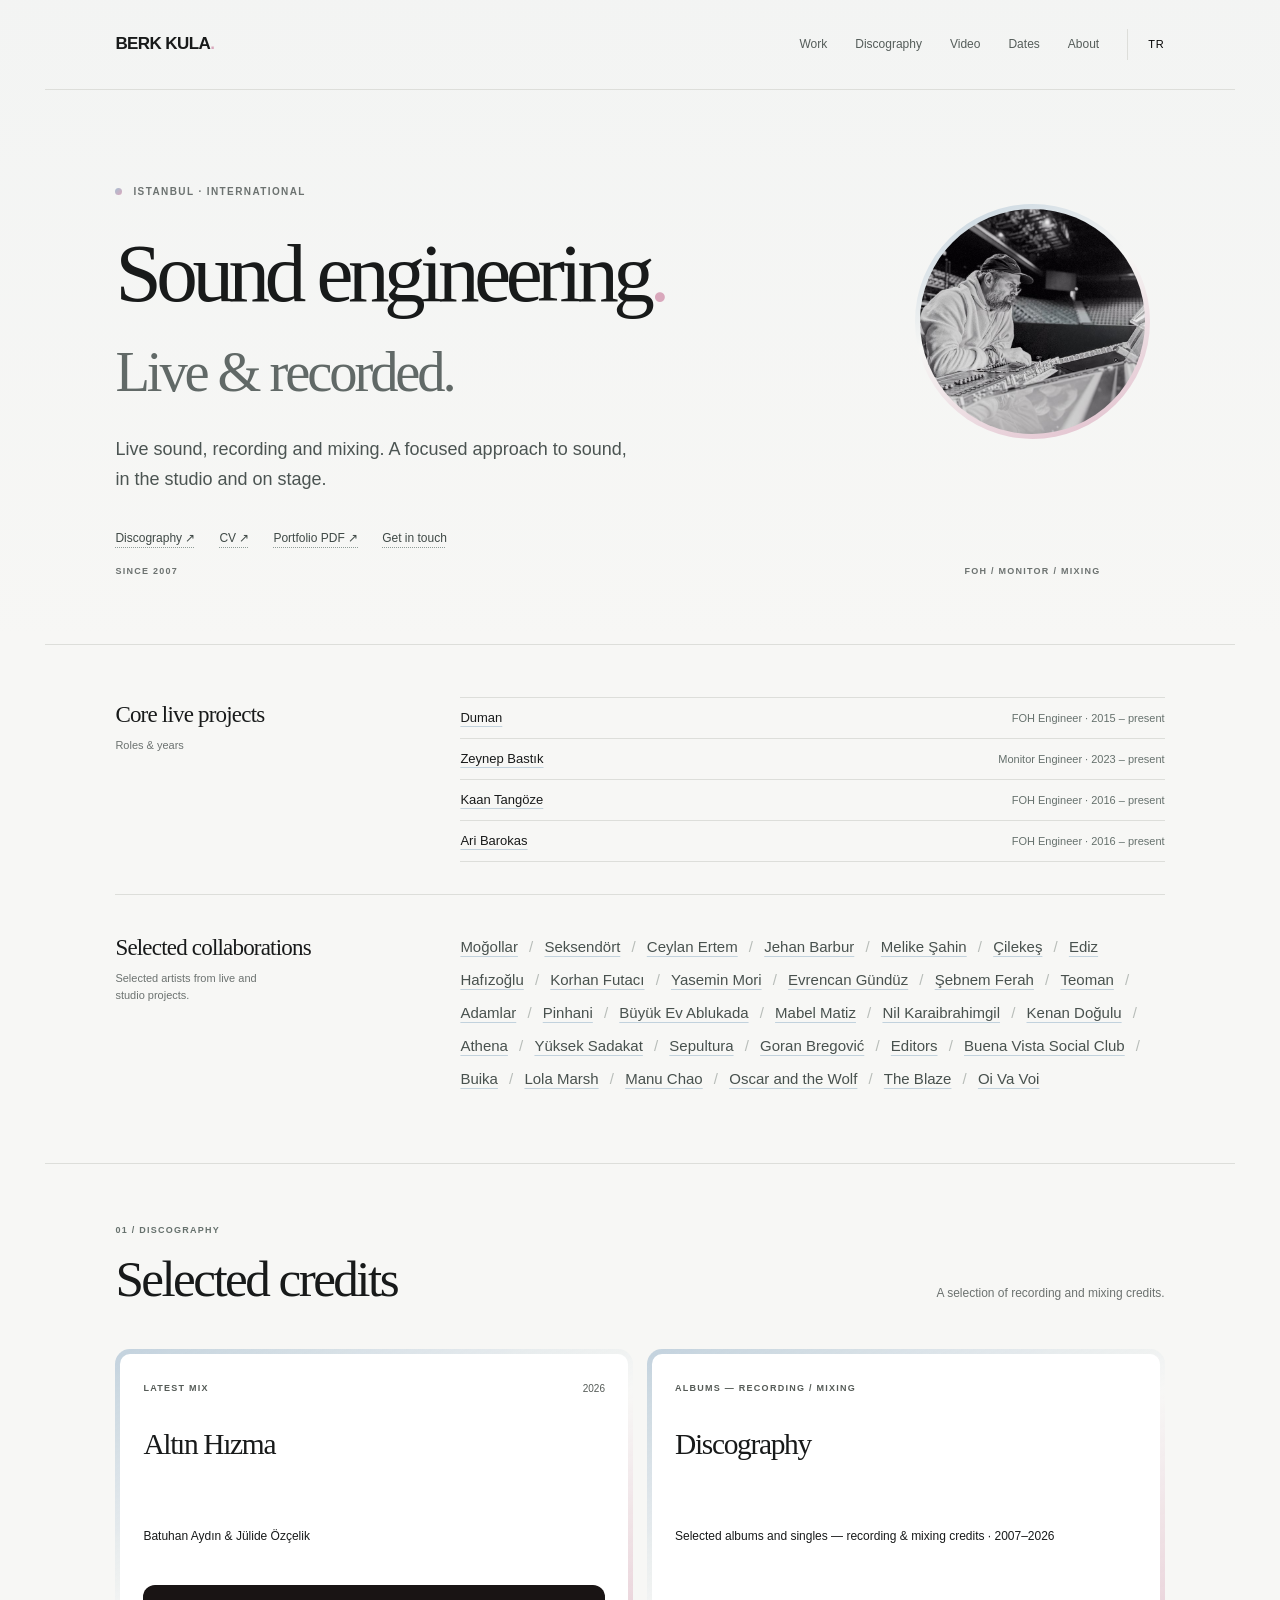
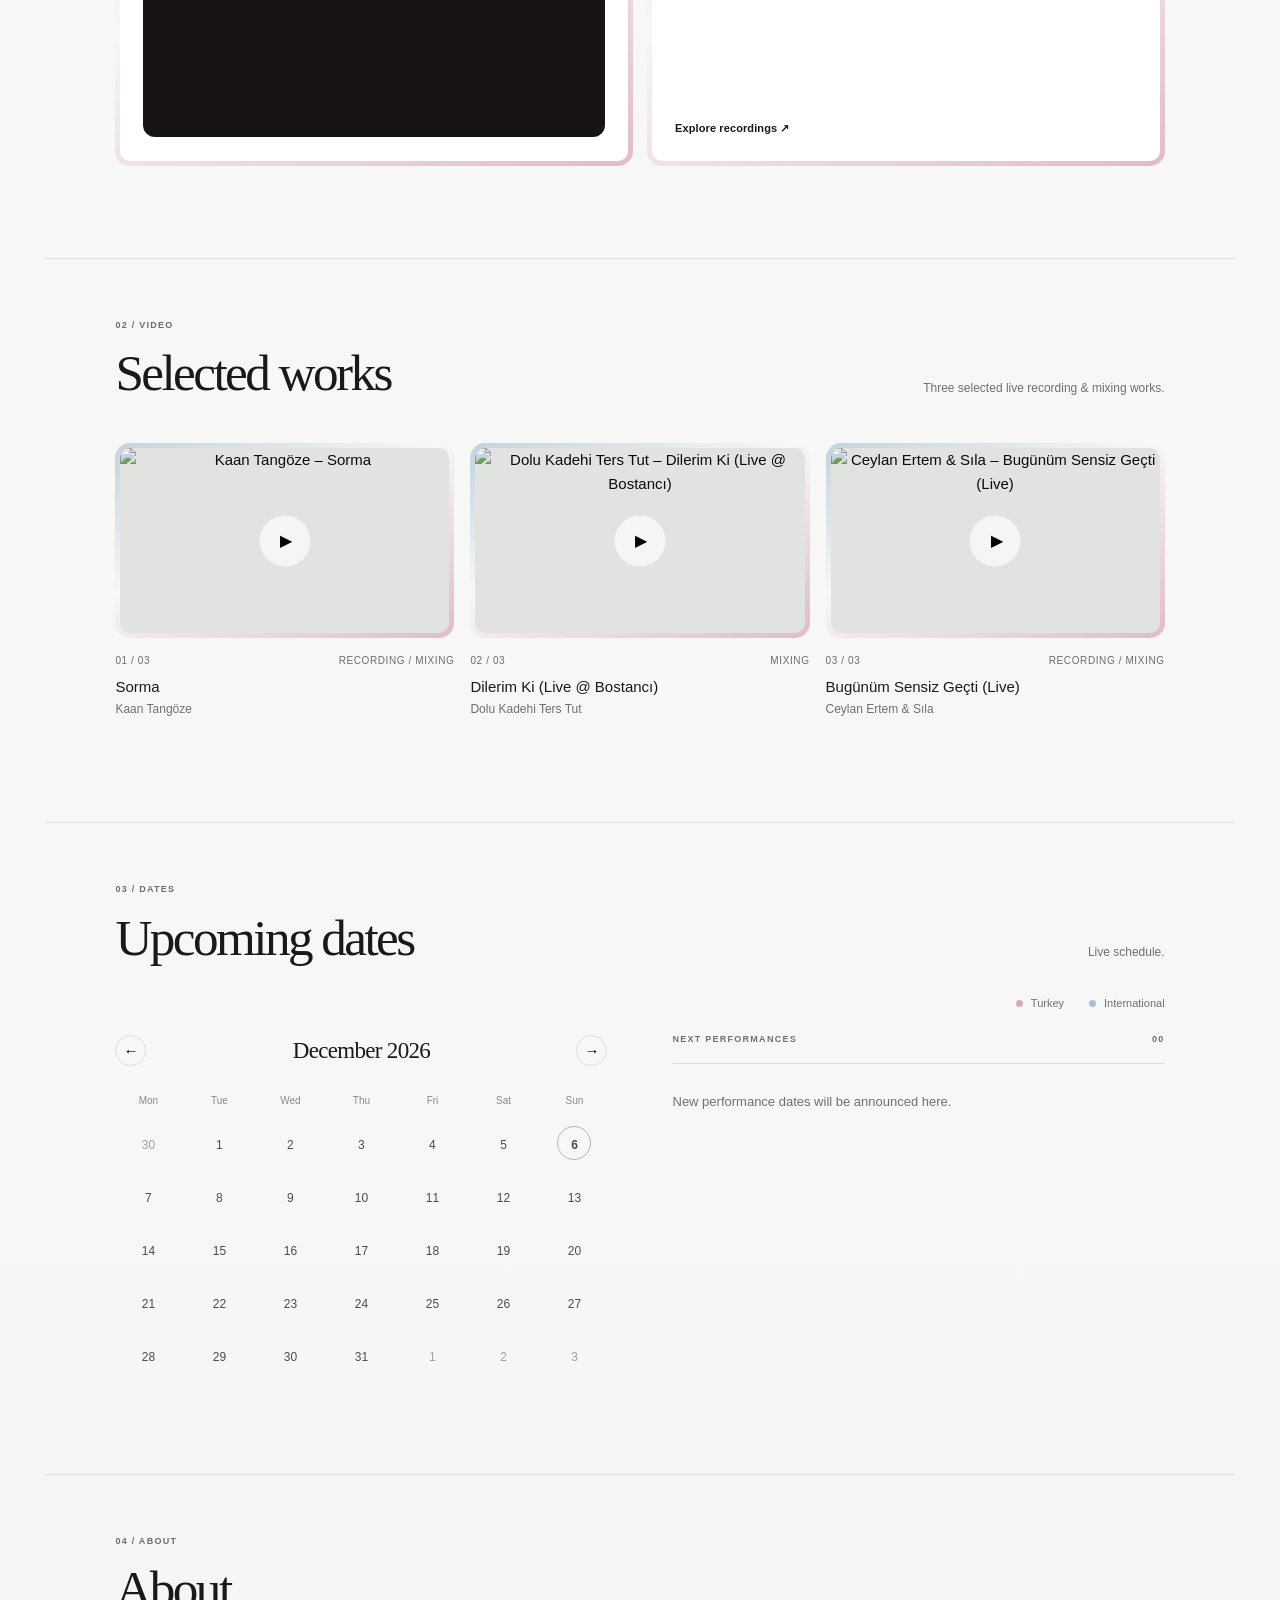
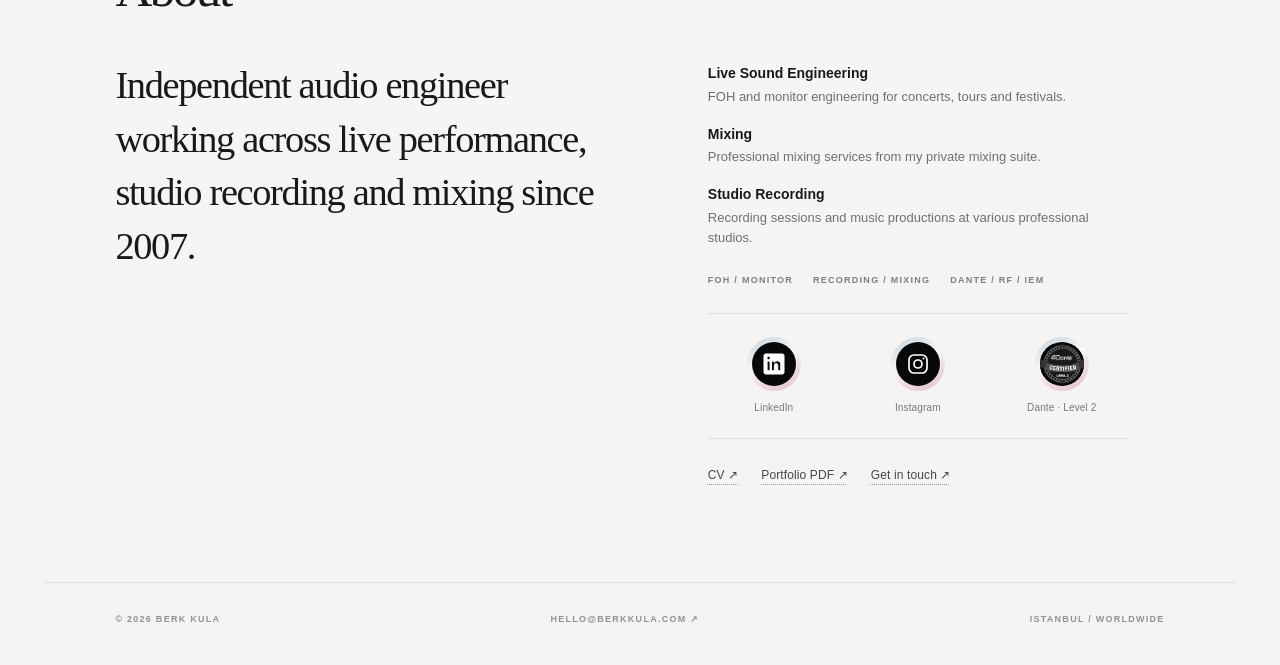
==== commit 393b66fc: "Link hero Discography action directly to recordings page" ====
--- a/index.html
+++ b/index.html
@@ -54,13 +54,13 @@
     ]
   }
   </script>
-  <link rel="icon" href="/favicon.ico?v=bk-20261011-final" sizes="any">
-<link rel="icon" href="/assets/favicon.svg?v=bk-20261011-final" type="image/svg+xml">
-<link rel="icon" href="/favicon-32x32.png?v=bk-20261011-final" type="image/png" sizes="32x32">
-<link rel="icon" href="/favicon-16x16.png?v=bk-20261011-final" type="image/png" sizes="16x16">
-<link rel="apple-touch-icon" href="/apple-touch-icon.png?v=bk-20261011-final" sizes="180x180">
+  <link rel="icon" href="/favicon.ico?v=bk-inter-20261013" sizes="any">
+<link rel="icon" href="/assets/favicon.svg?v=bk-inter-20261013" type="image/svg+xml">
+<link rel="icon" href="/favicon-32x32.png?v=bk-inter-20261013" type="image/png" sizes="32x32">
+<link rel="icon" href="/favicon-16x16.png?v=bk-inter-20261013" type="image/png" sizes="16x16">
+<link rel="apple-touch-icon" href="/apple-touch-icon.png?v=bk-inter-20261013" sizes="180x180">
   <link rel="stylesheet" href="assets/styles.css?v=20261012-home-visible-player-v46">
-  <script src="assets/app.js?v=20261013-qa-schedule-v39" defer></script>
+  <script src="assets/app.js?v=20261014-discography-link-v41" defer></script>
 </head>
 <body>
   <a class="skip" href="#main">Skip to content</a>
@@ -84,7 +84,7 @@
           <h1 id="intro-title">Sound engineering<span class="period">.</span><br><span class="hero-subline">Live &amp; recorded.</span></h1>
           <p class="lede" data-i18n="introText">Live sound, recording and mixing. A focused approach to sound, in the studio and on stage.</p>
           <div class="intro-links">
-            <a href="#work" class="text-link" data-i18n="seeWork">Selected work <span aria-hidden="true">↗</span></a>
+            <a href="recordings.html" class="text-link" data-i18n="seeWork">Discography <span aria-hidden="true">↗</span></a>
             <a href="docs/Berk%20Kula%20%20CV.pdf" download="Berk Kula CV.pdf" class="subtle-link" data-i18n="cvLink">CV</a>
             <a href="docs/Berk%20Kula%20%20Portfolio.pdf" download="Berk Kula Portfolio.pdf" class="subtle-link" data-i18n="portfolioLink">Portfolio PDF</a>
             <a href="mailto:hello@berkkula.com" class="subtle-link" data-i18n="contact">Get in touch</a>
@@ -123,7 +123,8 @@
           <h3 id="latest-mix-title">Altın Hızma</h3>
           <p id="latest-mix-artist">Batuhan Aydın &amp; Jülide Özçelik</p>
           <div class="latest-mix-player">
-            <iframe id="latest-mix-frame" class="latest-mix-frame" src="https://open.spotify.com/embed/track/6IXet4bhMDqmcWUEo53ABP?utm_source=generator&amp;theme=0" title="Spotify — Batuhan Aydın &amp; Jülide Özçelik — Altın Hızma" width="100%" height="152" loading="lazy" allow="autoplay; clipboard-write; encrypted-media; fullscreen; picture-in-picture" allowfullscreen></iframe>
+            <iframe id="latest-mix-frame" class="latest-mix-frame" data-spotify-src="https://open.spotify.com/embed/track/6IXet4bhMDqmcWUEo53ABP?utm_source=generator&amp;theme=0" title="Spotify — Batuhan Aydın &amp; Jülide Özçelik — Altın Hızma" width="100%" height="152" loading="lazy" allow="autoplay; clipboard-write; encrypted-media; fullscreen; picture-in-picture" allowfullscreen></iframe>
+            <noscript><style>#latest-mix-frame{display:none}</style><iframe class="latest-mix-frame" src="https://open.spotify.com/embed/track/6IXet4bhMDqmcWUEo53ABP?utm_source=generator&amp;theme=0" title="Spotify — Batuhan Aydın &amp; Jülide Özçelik — Altın Hızma" width="100%" height="152" loading="lazy" allow="autoplay; clipboard-write; encrypted-media; fullscreen; picture-in-picture" allowfullscreen></iframe></noscript>
           </div>
         </article>
         <article class="featured-secondary tint-blue">
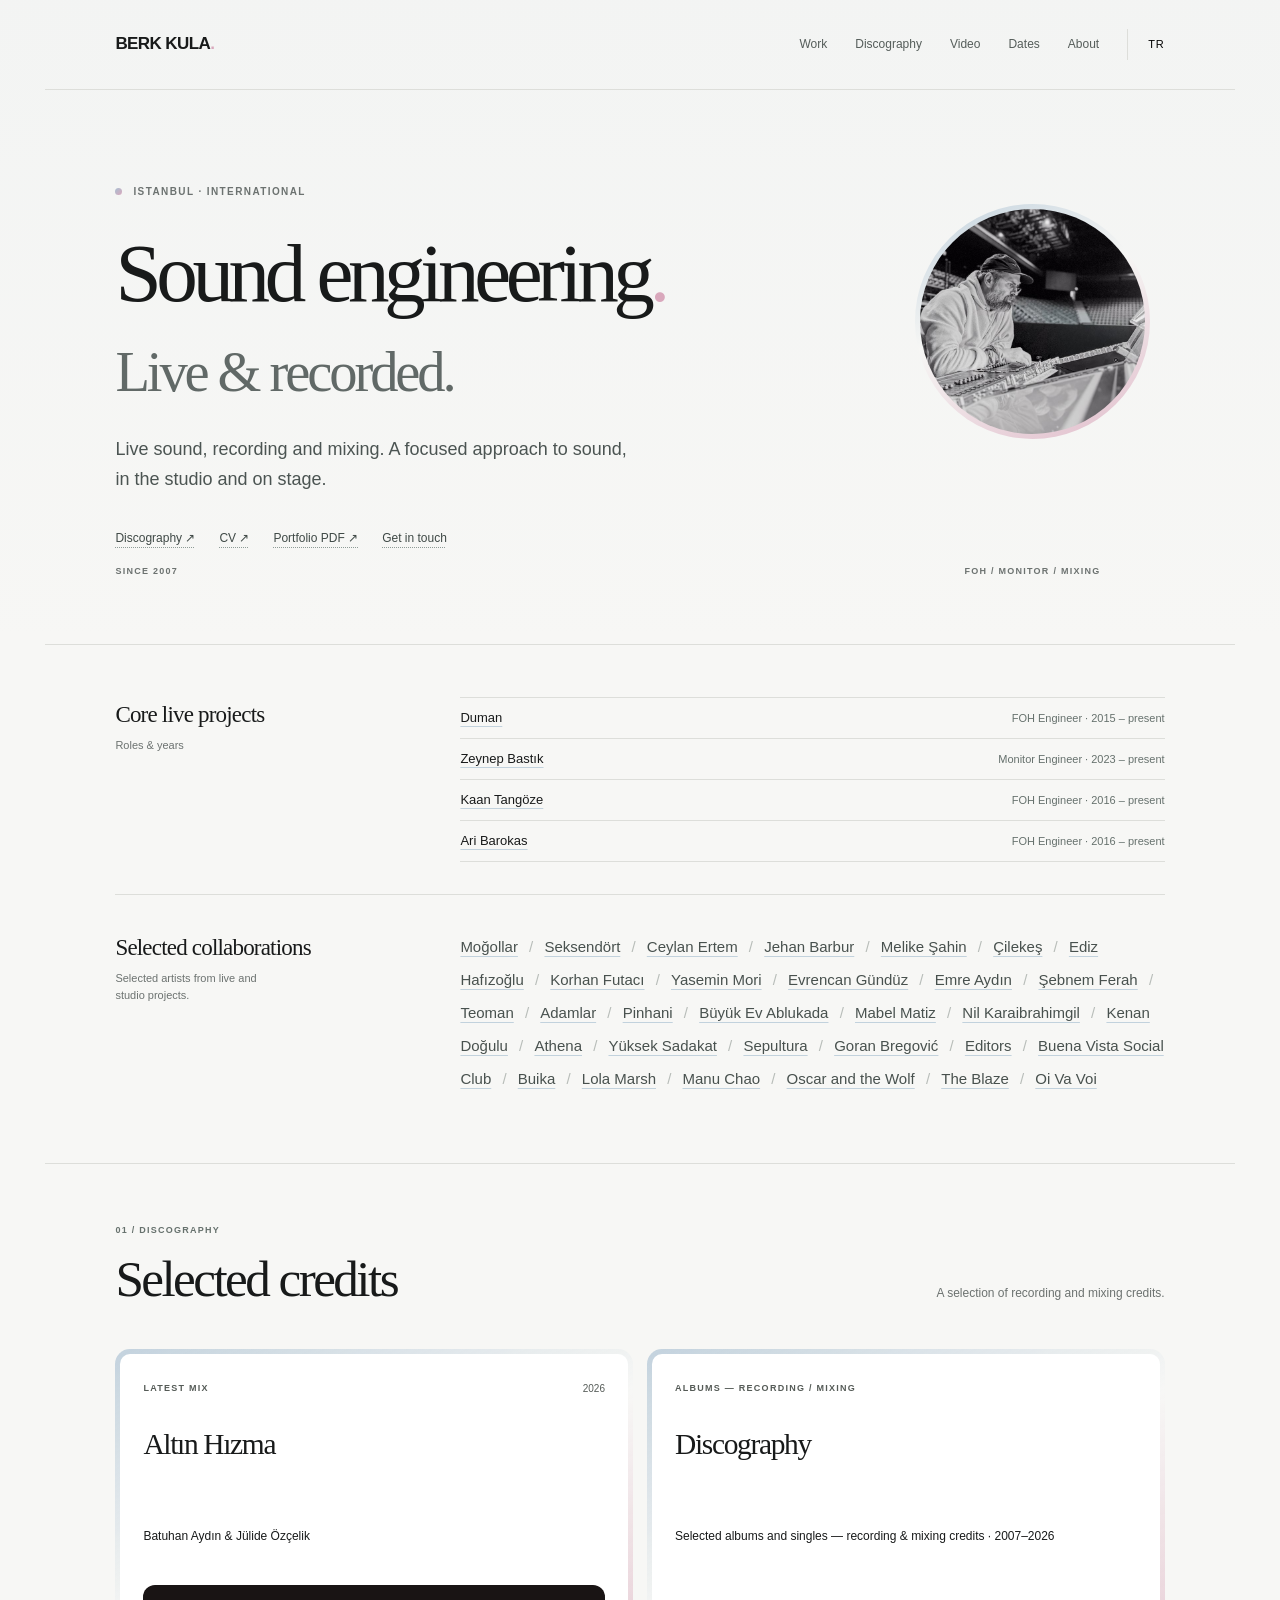
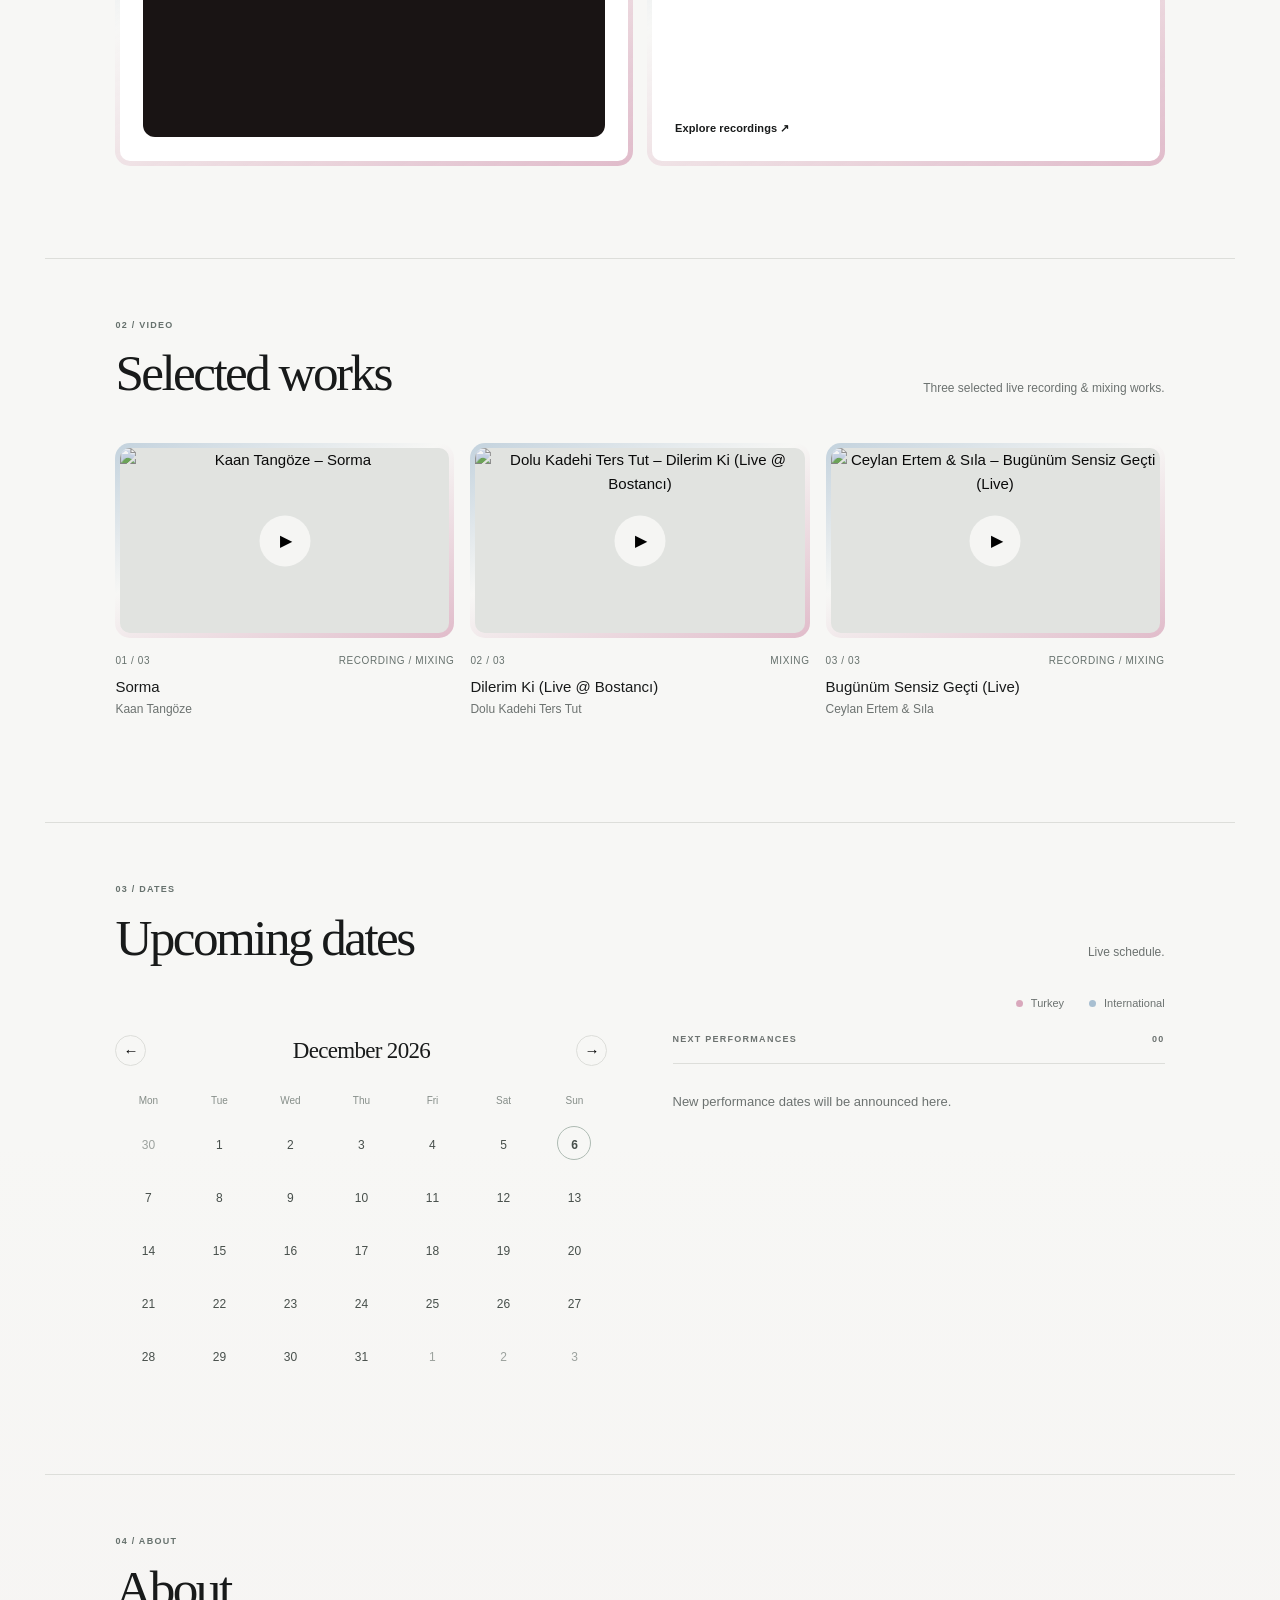
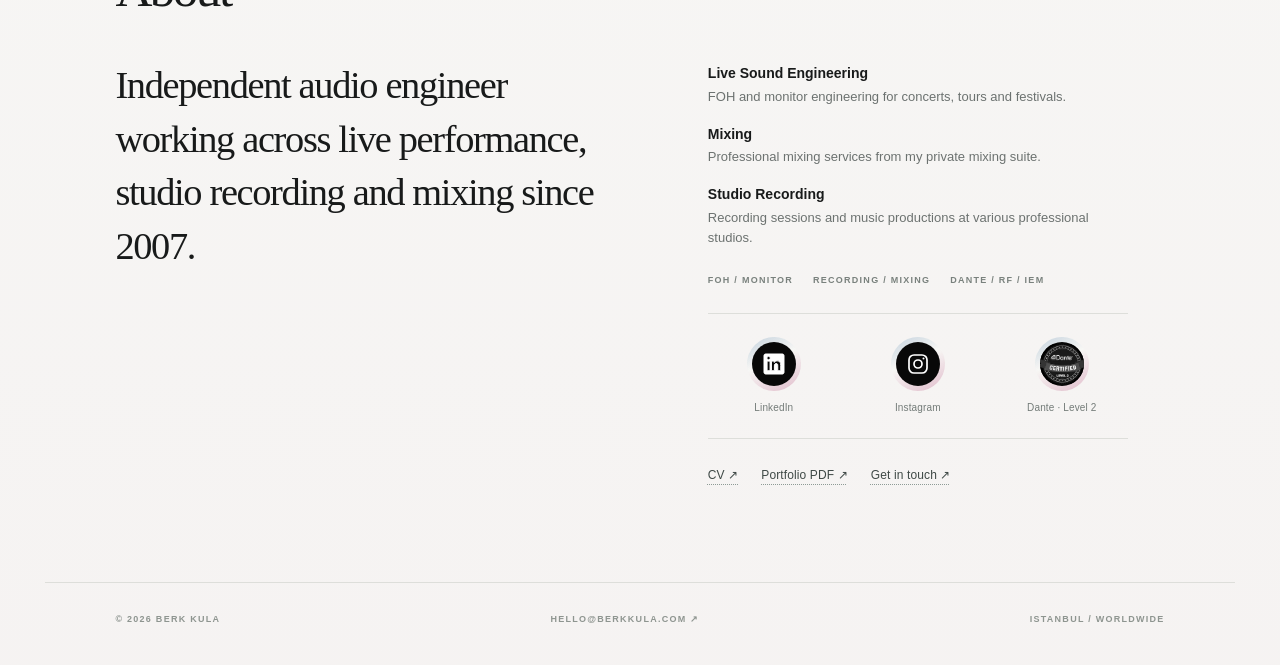
==== commit e681ec16: "Show concert details on calendar hover focus and tap" ====
--- a/index.html
+++ b/index.html
@@ -59,8 +59,8 @@
 <link rel="icon" href="/favicon-32x32.png?v=bk-inter-20261013" type="image/png" sizes="32x32">
 <link rel="icon" href="/favicon-16x16.png?v=bk-inter-20261013" type="image/png" sizes="16x16">
 <link rel="apple-touch-icon" href="/apple-touch-icon.png?v=bk-inter-20261013" sizes="180x180">
-  <link rel="stylesheet" href="assets/styles.css?v=20261012-home-visible-player-v46">
-  <script src="assets/app.js?v=20261014-discography-link-v41" defer></script>
+  <link rel="stylesheet" href="assets/styles.css?v=20261023-calendar-details-v47">
+  <script src="assets/app.js?v=20261023-calendar-details-v42" defer></script>
 </head>
 <body>
   <a class="skip" href="#main">Skip to content</a>
--- a/assets/styles.css
+++ b/assets/styles.css
@@ -425,3 +425,20 @@
 /* Latest Mix: Spotify player is immediately visible, within the existing credit card. */
 .latest-mix-player{width:100%;min-width:0;margin-top:auto;padding-top:18px}
 .latest-mix-frame{display:block;width:100%;height:152px;border:0;border-radius:12px;background:#191414}
+
+/* Keep the current page visible in the shared navigation. */
+.nav a[aria-current="page"]{color:var(--ink);text-decoration:underline;text-decoration-color:var(--pink);text-decoration-thickness:2px;text-underline-offset:5px}
+
+/* Calendar details: hover on desktop, tap on touch screens. */
+.calendar-event{appearance:none;border:0;border-radius:8px;background:transparent;font-family:inherit;font-size:12px;padding:0;cursor:pointer;touch-action:manipulation;-webkit-tap-highlight-color:transparent}
+@media(hover:hover){.calendar-event:hover{background:var(--pink-soft);color:var(--ink)}}
+.calendar-event[aria-expanded="true"]{background:var(--pink-soft);color:var(--ink)}
+.calendar-event:focus-visible{outline:2px solid var(--ink);outline-offset:2px}
+.calendar-tooltip{position:fixed;z-index:100;width:300px;max-width:calc(100vw - 24px);max-height:calc(100dvh - 24px);overflow-y:auto;padding:18px 20px;border:1px solid var(--pink);border-radius:14px;background:linear-gradient(135deg,rgba(168,191,209,.08),rgba(217,168,188,.08)),#fff;color:var(--ink);box-shadow:0 8px 30px rgba(24,26,26,.12)}
+.calendar-tooltip[hidden]{display:none}
+.calendar-tooltip-date{font-family:var(--serif);font-size:20px;line-height:1.3;margin-bottom:12px}
+.calendar-tooltip-event{display:flex;flex-direction:column;gap:5px;line-height:1.5}
+.calendar-tooltip-event+.calendar-tooltip-event{border-top:1px solid var(--stroke);margin-top:12px;padding-top:12px}
+.calendar-tooltip-event strong{font-size:14px;font-weight:650}
+.calendar-tooltip-place{font-size:12px;color:var(--muted)}
+.calendar-tooltip-role{font-size:11px;color:var(--muted)}
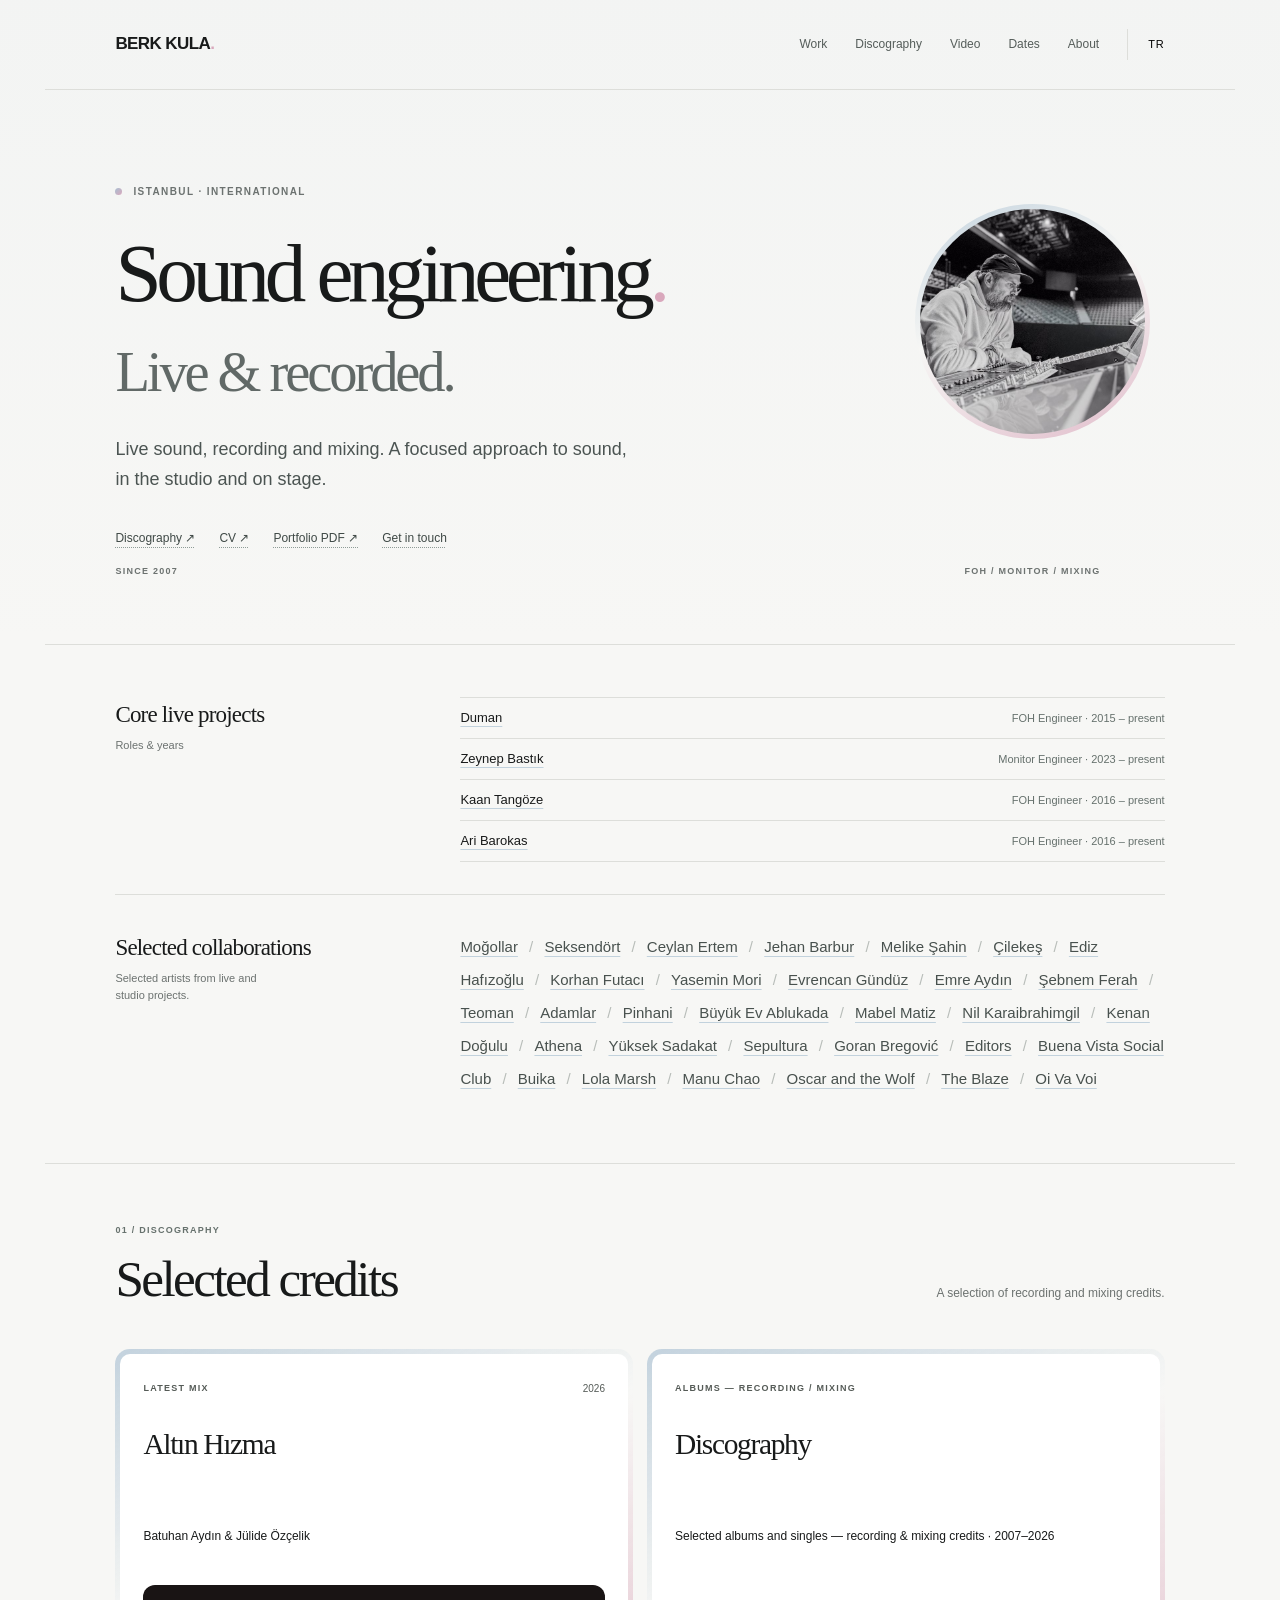
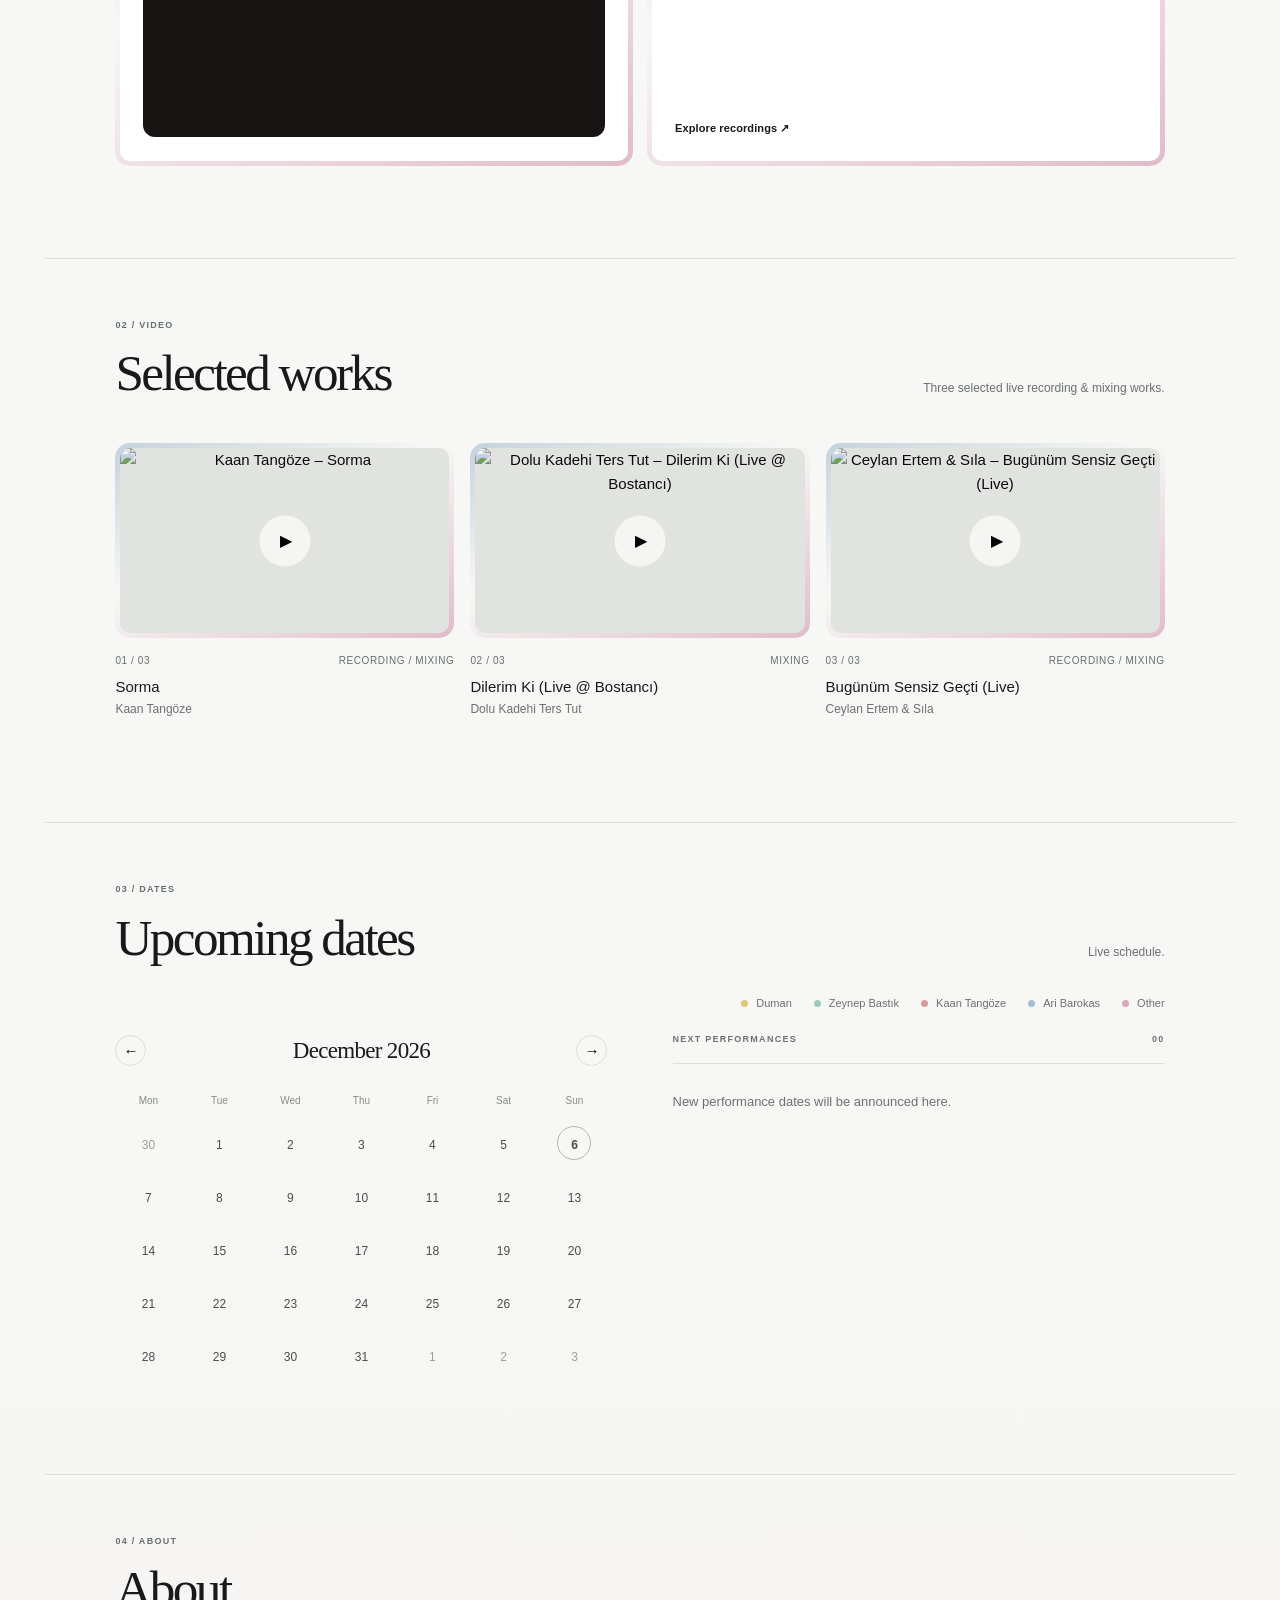
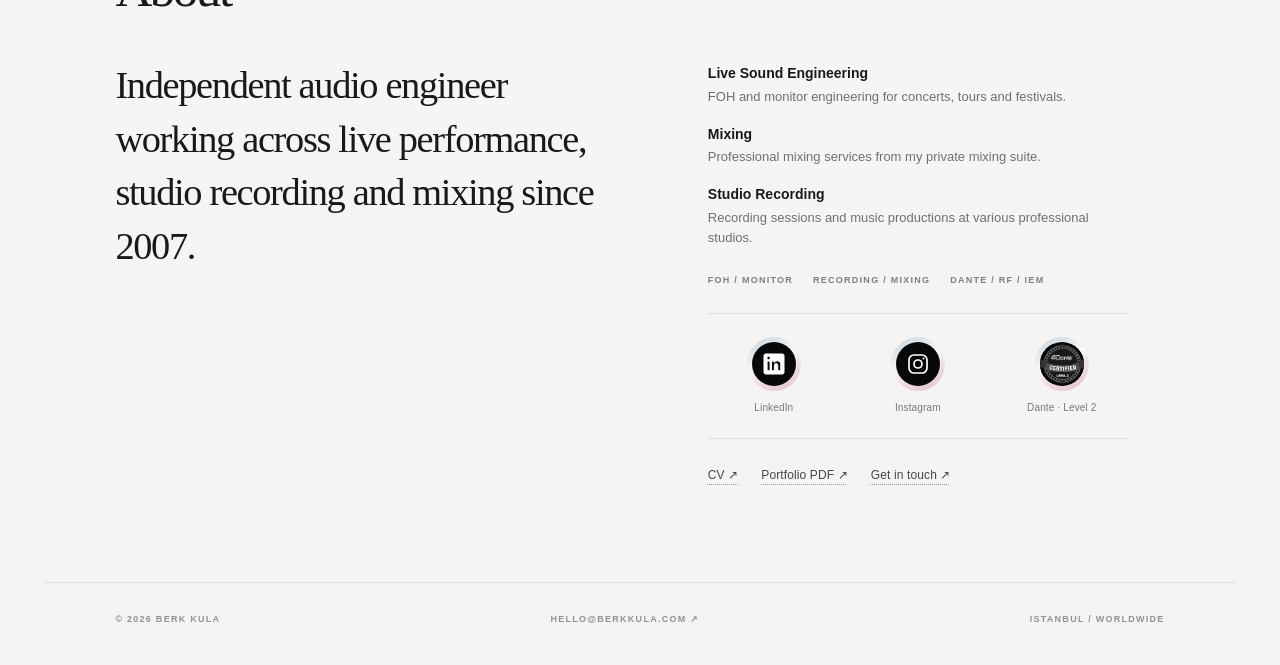
==== commit 32d8a506: "Apply permanent pastel artist colors across the concert calendar" ====
--- a/index.html
+++ b/index.html
@@ -59,8 +59,8 @@
 <link rel="icon" href="/favicon-32x32.png?v=bk-inter-20261013" type="image/png" sizes="32x32">
 <link rel="icon" href="/favicon-16x16.png?v=bk-inter-20261013" type="image/png" sizes="16x16">
 <link rel="apple-touch-icon" href="/apple-touch-icon.png?v=bk-inter-20261013" sizes="180x180">
-  <link rel="stylesheet" href="assets/styles.css?v=20261023-calendar-details-v47">
-  <script src="assets/app.js?v=20261023-calendar-details-v42" defer></script>
+  <link rel="stylesheet" href="assets/styles.css?v=20261023-artist-colors-v48">
+  <script src="assets/app.js?v=20261023-artist-colors-v43" defer></script>
 </head>
 <body>
   <a class="skip" href="#main">Skip to content</a>
@@ -149,7 +149,7 @@
         <div><span class="index">03 / DATES</span><h2 id="dates-title" data-i18n="datesTitle">Upcoming dates</h2></div>
         <p class="section-description" data-i18n="datesIntro">Live schedule.</p>
       </div>
-      <div class="calendar-legend"><span><i class="key-dot key-tr"></i><span data-i18n="turkey">Turkey</span></span><span><i class="key-dot key-int"></i><span data-i18n="international">International</span></span></div>
+      <div class="calendar-legend"><span><i class="key-dot event-color-duman" aria-hidden="true"></i>Duman</span><span><i class="key-dot event-color-zeynep" aria-hidden="true"></i>Zeynep Bastık</span><span><i class="key-dot event-color-kaan" aria-hidden="true"></i>Kaan Tangöze</span><span><i class="key-dot event-color-ari" aria-hidden="true"></i>Ari Barokas</span><span><i class="key-dot event-color-other" aria-hidden="true"></i><span data-i18n="otherArtists">Other</span></span></div>
       <div class="calendar-layout">
         <div class="calendar" aria-label="Concert calendar"><div class="calendar-top"><button type="button" id="month-prev" aria-label="Previous month">←</button><h3 id="calendar-month" aria-live="polite"></h3><button type="button" id="month-next" aria-label="Next month">→</button></div><div class="weekdays" id="weekdays"></div><div class="calendar-days" id="calendar-days"></div></div>
         <div class="dates-list"><div class="dates-list-title"><span data-i18n="scheduledShows">NEXT PERFORMANCES</span><span id="shows-count">00</span></div><div id="upcoming-shows" aria-live="polite"></div></div>
--- a/assets/styles.css
+++ b/assets/styles.css
@@ -442,3 +442,15 @@
 .calendar-tooltip-event strong{font-size:14px;font-weight:650}
 .calendar-tooltip-place{font-size:12px;color:var(--muted)}
 .calendar-tooltip-role{font-size:11px;color:var(--muted)}
+
+/* Permanent artist palette; new calendar entries inherit these colors automatically. */
+:root{--event-duman:#dcc879;--event-zeynep:#9fcbbb;--event-kaan:#d99a9a;--event-ari:var(--blue);--event-other:var(--pink)}
+.event-color-duman{--event-color:var(--event-duman)}
+.event-color-zeynep{--event-color:var(--event-zeynep)}
+.event-color-kaan{--event-color:var(--event-kaan)}
+.event-color-ari{--event-color:var(--event-ari)}
+.event-color-other{--event-color:var(--event-other)}
+.calendar-legend{flex-wrap:wrap;gap:12px 22px}
+.calendar-legend .key-dot,.day-marks i,.date-item .place:before,.date-item.abroad .place:before{background:var(--event-color,var(--pink))}
+.calendar-tooltip-event strong:before{content:"";display:inline-block;width:7px;height:7px;margin-right:8px;border-radius:50%;background:var(--event-color,var(--pink));vertical-align:1px}
+@media(max-width:620px){.calendar-legend{justify-content:flex-start;gap:12px 18px}}
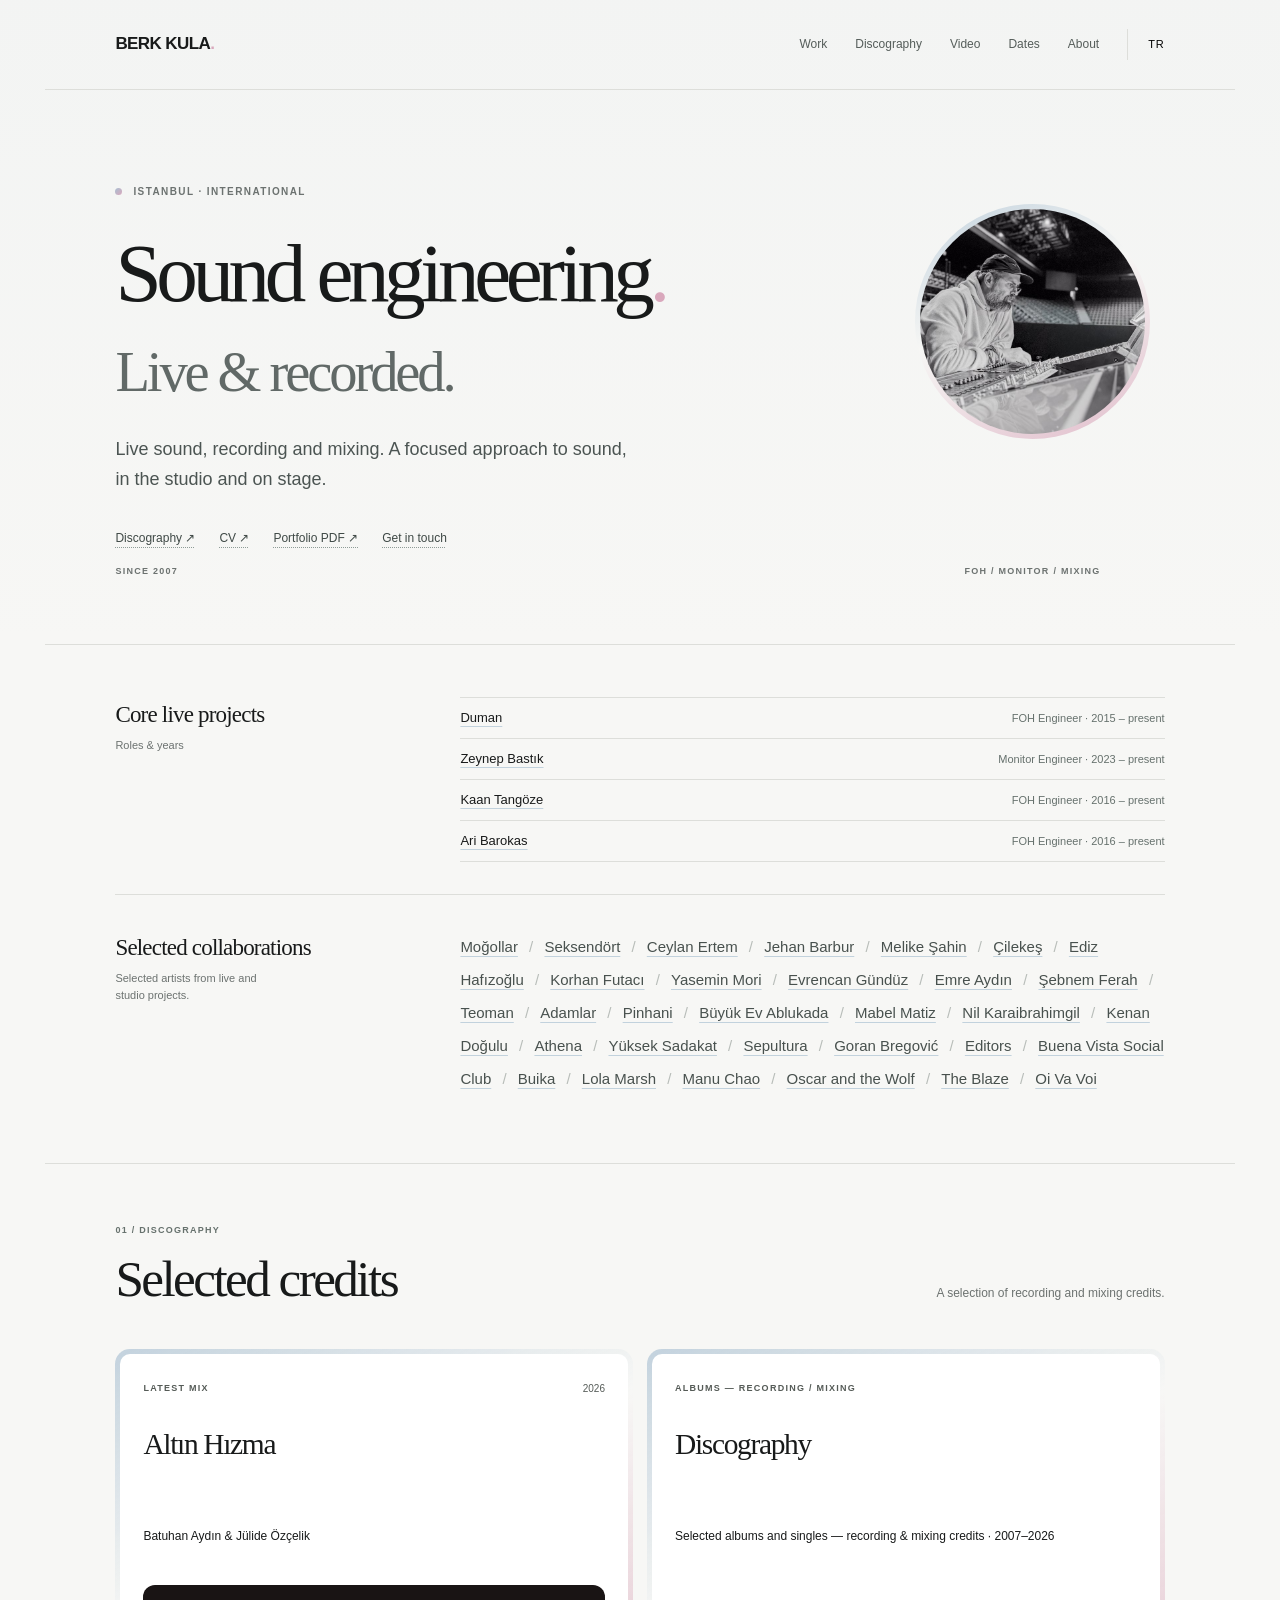
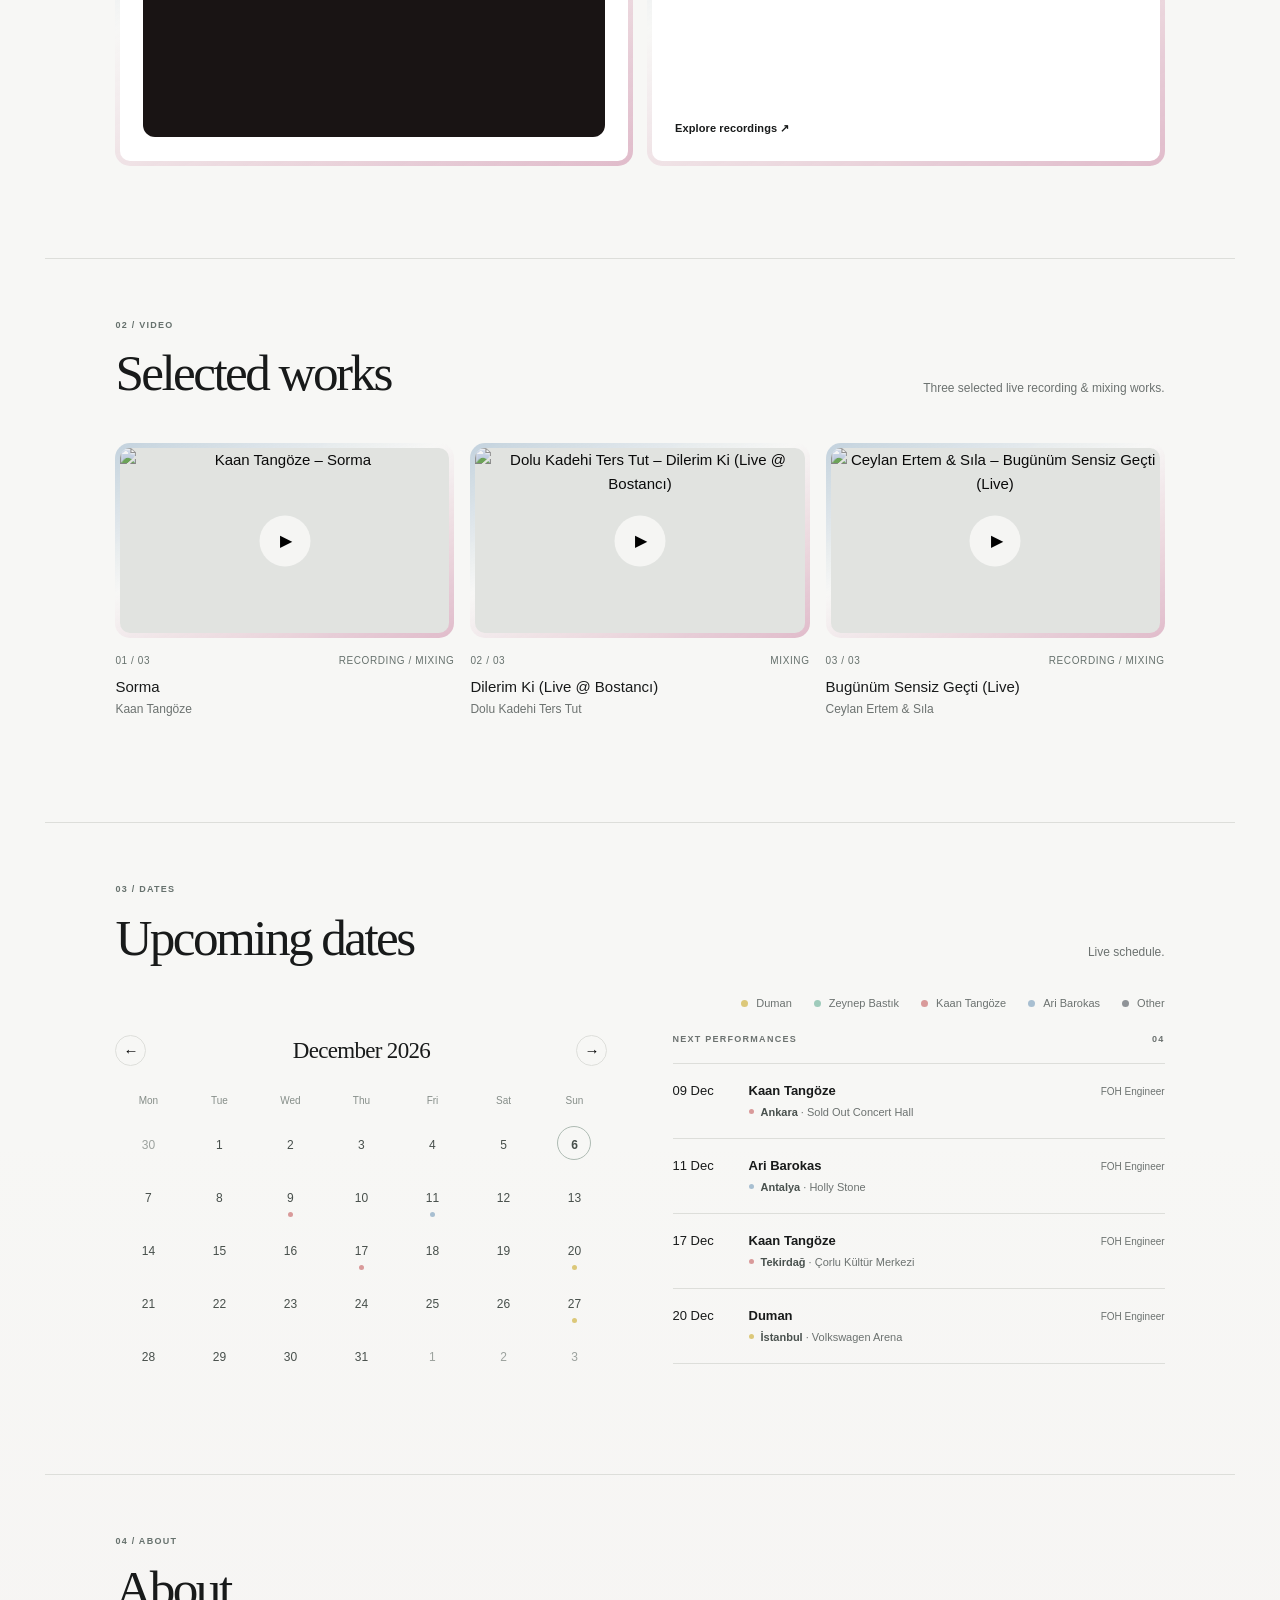
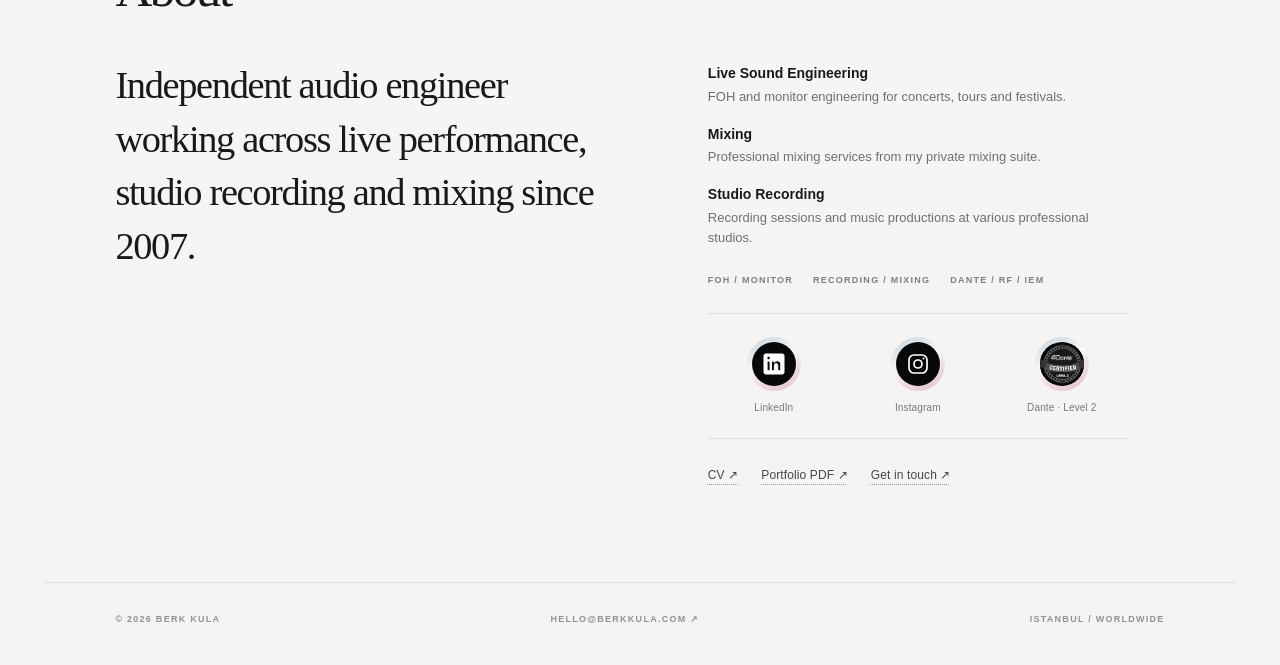
==== commit 78dda1b3: "Use smoky gray for Other concert artist color" ====
--- a/index.html
+++ b/index.html
@@ -59,7 +59,7 @@
 <link rel="icon" href="/favicon-32x32.png?v=bk-inter-20261013" type="image/png" sizes="32x32">
 <link rel="icon" href="/favicon-16x16.png?v=bk-inter-20261013" type="image/png" sizes="16x16">
 <link rel="apple-touch-icon" href="/apple-touch-icon.png?v=bk-inter-20261013" sizes="180x180">
-  <link rel="stylesheet" href="assets/styles.css?v=20261023-artist-colors-v48">
+  <link rel="stylesheet" href="assets/styles.css?v=20261023-artist-colors-v49">
   <script src="assets/app.js?v=20261023-artist-colors-v43" defer></script>
 </head>
 <body>
--- a/assets/styles.css
+++ b/assets/styles.css
@@ -444,7 +444,7 @@
 .calendar-tooltip-role{font-size:11px;color:var(--muted)}
 
 /* Permanent artist palette; new calendar entries inherit these colors automatically. */
-:root{--event-duman:#dcc879;--event-zeynep:#9fcbbb;--event-kaan:#d99a9a;--event-ari:var(--blue);--event-other:var(--pink)}
+:root{--event-duman:#dcc879;--event-zeynep:#9fcbbb;--event-kaan:#d99a9a;--event-ari:var(--blue);--event-other:#8f9397}
 .event-color-duman{--event-color:var(--event-duman)}
 .event-color-zeynep{--event-color:var(--event-zeynep)}
 .event-color-kaan{--event-color:var(--event-kaan)}
